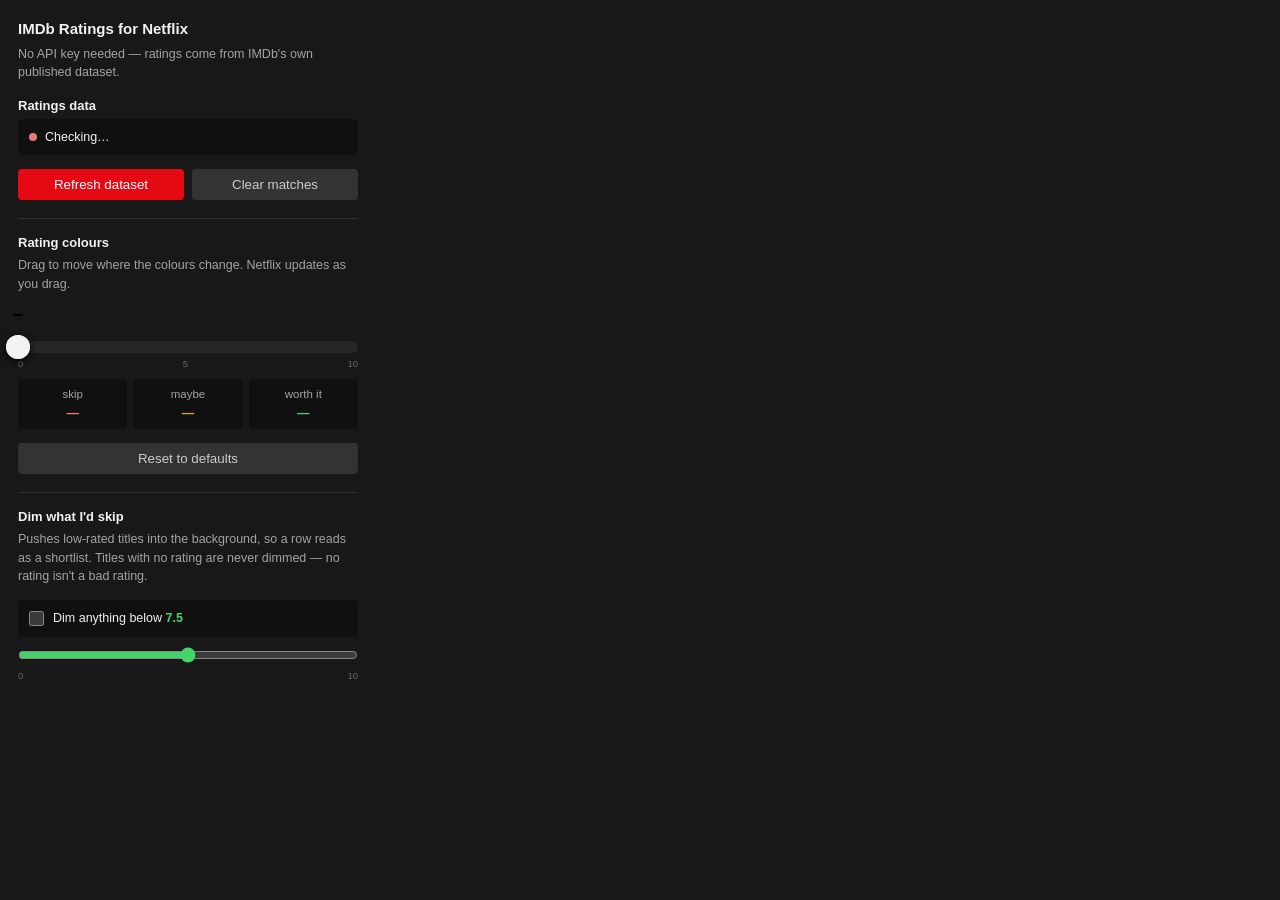
==== options.html @ f7bcb595 "Add the dim filter, and a way to correct a wrong match Two features that together move the extension" ====
<!doctype html>
<html lang="en">
<head>
  <meta charset="utf-8">
  <title>IMDb Ratings for Netflix — Settings</title>
  <style>
    :root { color-scheme: dark; --red: #e87c78; --amber: #e5a00d; --green: #46d369; }
    body {
      width: 340px; margin: 0; padding: 18px;
      background: #181818; color: #f2f2f2;
      font: 14px/1.5 -apple-system, BlinkMacSystemFont, "Segoe UI", Helvetica, Arial, sans-serif;
    }
    h1 { margin: 0 0 4px; font-size: 15px; }
    h2 { margin: 0 0 3px; font-size: 13px; }
    p  { margin: 0 0 14px; color: #a3a3a3; font-size: 12.5px; }
    hr { margin: 18px 0 14px; border: 0; border-top: 1px solid #2e2e2e; }

    .row { display: flex; gap: 8px; margin-top: 14px; }
    button {
      flex: 1; padding: 8px 10px; border: 0; border-radius: 4px;
      background: #e50914; color: #fff; font: 600 13px/1 inherit; cursor: pointer;
    }
    button.secondary { background: #333; color: #ccc; }
    button:hover { filter: brightness(1.1); }
    button:disabled { opacity: .5; cursor: default; filter: none; }

    .state {
      display: flex; align-items: center; gap: 8px;
      padding: 9px 11px; border-radius: 4px; background: #101010; font-size: 12.5px;
    }
    .dot { width: 8px; height: 8px; border-radius: 50%; background: #8c8c8c; flex: none; }
    .state[data-ok="yes"]  .dot { background: var(--green); }
    .state[data-ok="busy"] .dot { background: var(--amber); }
    .state[data-ok="no"]   .dot { background: var(--red); }

    /* --- the band control ------------------------------------------------
       The setting is "where do you cut a 0-10 line into three", so the
       control is that line. Dragging a boundary is the whole interaction. */
    .scale { position: relative; height: 62px; margin: 22px 0 2px; touch-action: none; }
    .track {
      position: absolute; top: 26px; left: 0; right: 0; height: 12px;
      border-radius: 6px; overflow: hidden; background: #262626;
    }
    .band { position: absolute; top: 0; bottom: 0; }
    .band.low   { background: var(--red); }
    .band.mid   { background: var(--amber); }
    .band.high  { background: var(--green); }

    .handle {
      position: absolute; top: 20px; width: 24px; height: 24px; padding: 0;
      margin-left: -12px; border-radius: 50%;
      background: #f2f2f2; box-shadow: 0 2px 6px rgba(0,0,0,.55);
      cursor: grab; flex: none;
    }
    .handle:active { cursor: grabbing; }
    .handle:focus-visible { outline: 2px solid #7ab8ff; outline-offset: 2px; }
    .handle::after {
      content: attr(data-value);
      position: absolute; left: 50%; transform: translateX(-50%);
      top: -21px; padding: 1px 5px; border-radius: 3px;
      background: #000; color: #f2f2f2;
      font: 700 11px/1.5 inherit; font-variant-numeric: tabular-nums;
    }

    .ticks {
      position: absolute; top: 42px; left: 0; right: 0;
      display: flex; justify-content: space-between;
      font-size: 9.5px; color: #6b6b6b; font-variant-numeric: tabular-nums;
    }

    .legend { display: flex; gap: 6px; }
    .legend div {
      flex: 1; padding: 7px 8px; border-radius: 4px; background: #101010;
      font-size: 11.5px; color: #a3a3a3; text-align: center;
    }
    .legend b { display: block; font-size: 12.5px; font-variant-numeric: tabular-nums; }
    .legend .l b { color: var(--red); }
    .legend .m b { color: var(--amber); }
    .legend .h b { color: var(--green); }

    .switch {
      display: flex; align-items: center; gap: 9px;
      padding: 9px 11px; border-radius: 4px; background: #101010;
      font-size: 12.5px; cursor: pointer; user-select: none;
    }
    .switch input { width: 15px; height: 15px; margin: 0; accent-color: #e50914; cursor: pointer; }
    .switch b { color: var(--green); font-variant-numeric: tabular-nums; }

    .filter-min { margin-top: 10px; opacity: 1; transition: opacity .15s ease; }
    .filter-min[data-off="yes"] { opacity: .35; pointer-events: none; }
    .filter-min input[type="range"] {
      width: 100%; margin: 0; accent-color: #46d369; cursor: pointer;
    }
    .filter-min .ends {
      display: flex; justify-content: space-between;
      font-size: 9.5px; color: #6b6b6b; font-variant-numeric: tabular-nums;
    }

    #status { margin-top: 12px; min-height: 18px; font-size: 12.5px; color: var(--green); }
    #status[data-kind="error"] { color: var(--red); }
  </style>
</head>
<body>
  <h1>IMDb Ratings for Netflix</h1>
  <p>No API key needed — ratings come from IMDb's own published dataset.</p>

  <h2>Ratings data</h2>
  <div class="state" id="dataState" data-ok="no">
    <span class="dot"></span><span id="dataText">Checking…</span>
  </div>
  <div class="row">
    <button id="refresh">Refresh dataset</button>
    <button id="clearTitles" class="secondary">Clear matches</button>
  </div>

  <hr>

  <h2>Rating colours</h2>
  <p>Drag to move where the colours change. Netflix updates as you drag.</p>

  <div class="scale" id="scale">
    <div class="track">
      <div class="band low"  id="bandLow"></div>
      <div class="band mid"  id="bandMid"></div>
      <div class="band high" id="bandHigh"></div>
    </div>
    <div class="ticks"><span>0</span><span>5</span><span>10</span></div>
    <button class="handle" id="handleMid"  role="slider" aria-label="Where red becomes amber"
            aria-valuemin="0" aria-valuemax="10"></button>
    <button class="handle" id="handleHigh" role="slider" aria-label="Where amber becomes green"
            aria-valuemin="0" aria-valuemax="10"></button>
  </div>

  <div class="legend">
    <div class="l">skip<b id="lblLow">—</b></div>
    <div class="m">maybe<b id="lblMid">—</b></div>
    <div class="h">worth it<b id="lblHigh">—</b></div>
  </div>

  <div class="row">
    <button id="resetTiers" class="secondary">Reset to defaults</button>
  </div>

  <hr>

  <h2>Dim what I'd skip</h2>
  <p>Pushes low-rated titles into the background, so a row reads as a shortlist.
     Titles with no rating are never dimmed — no rating isn't a bad rating.</p>

  <label class="switch" for="filterEnabled">
    <input type="checkbox" id="filterEnabled">
    <span>Dim anything below <b id="filterMinLabel">7.5</b></span>
  </label>

  <div class="filter-min" id="filterMinWrap">
    <input type="range" id="filterMin" min="0" max="10" step="0.1">
    <div class="ends"><span>0</span><span>10</span></div>
  </div>

  <div id="status" role="status"></div>

  <script src="defaults.js"></script>
  <script src="options.js"></script>
</body>
</html>
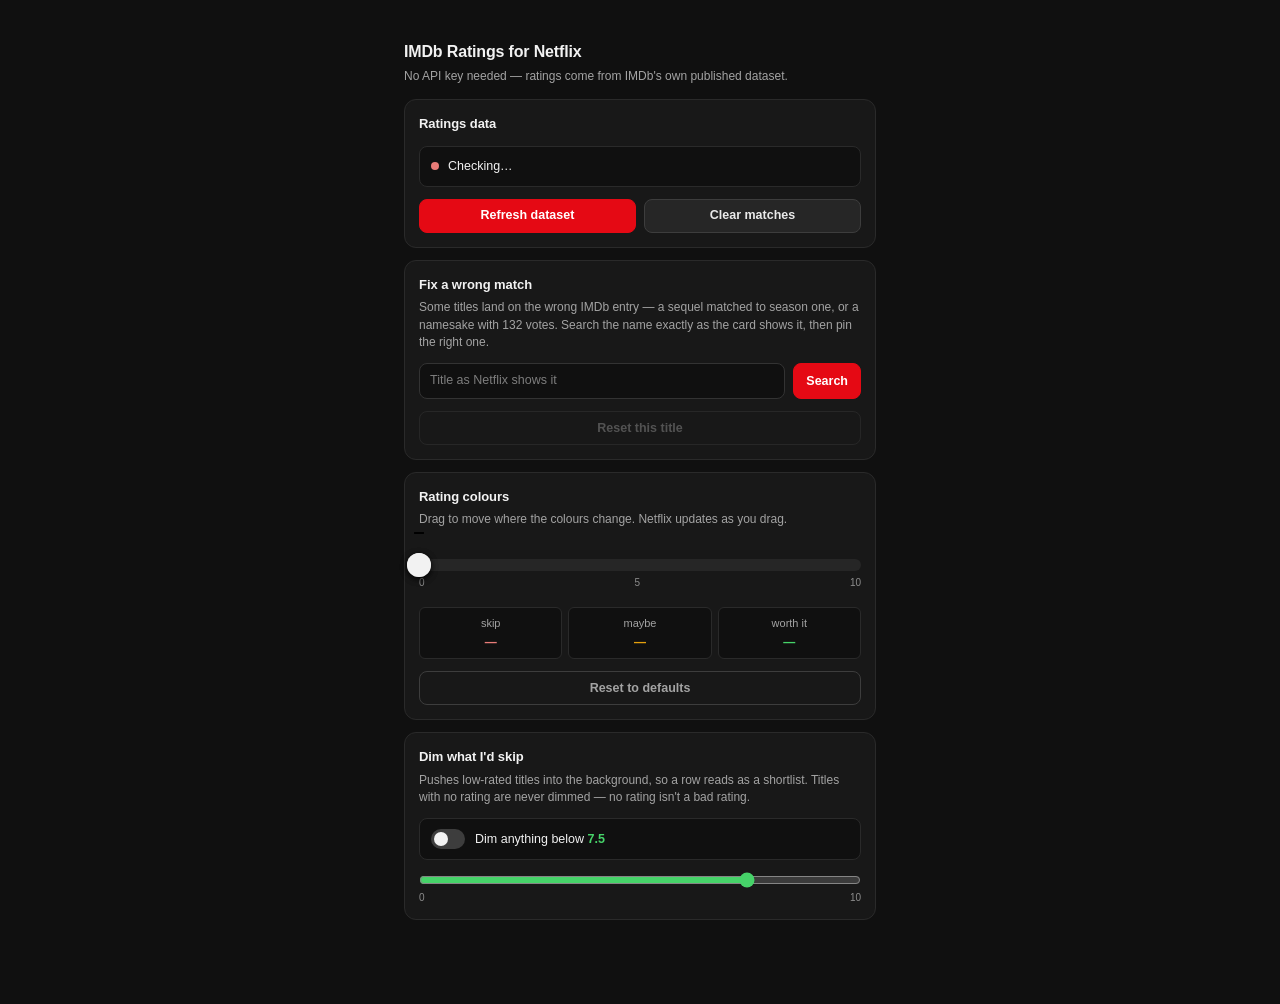
==== commit 2b99cc4d: "Add a fix-a-wrong-match flow, rework the settings page, add a landing site Roughly 6% of titles reso" ====
--- a/options.html
+++ b/options.html
@@ -4,42 +4,238 @@
   <meta charset="utf-8">
   <title>IMDb Ratings for Netflix — Settings</title>
   <style>
-    :root { color-scheme: dark; --red: #e87c78; --amber: #e5a00d; --green: #46d369; }
+    /* One palette, defined once. These are the product's colours: the same
+       three tiers the badges use on Netflix, so a threshold set here looks
+       like the thing it controls. */
+    :root {
+      color-scheme: dark;
+
+      --green: #46d369;
+      --amber: #e5a00d;
+      --red: #e87c78;
+      --netflix: #e50914;
+
+      --bg: #101010;
+      --card: #181818;
+      --sunken: #101010;
+      --line: #2a2a2a;
+      --line-hi: #3d3d3d;
+
+      --text: #f2f2f2;
+      --text-2: #a3a3a3;  /* 7.0:1 on --card — AA at any size */
+      --text-3: #8c8c8c;  /* 5.3:1 — the floor for anything with words in it */
+
+      --focus: #7ab8ff;
+
+      --r-1: 6px;
+      --r-2: 8px;
+      --r-3: 12px;
+    }
+
+    * { box-sizing: border-box; }
+
+    /* Several components below set display on elements that JS also toggles
+       with .hidden, and a component's own display would otherwise win. */
+    [hidden] { display: none !important; }
+
     body {
-      width: 340px; margin: 0; padding: 18px;
-      background: #181818; color: #f2f2f2;
-      font: 14px/1.5 -apple-system, BlinkMacSystemFont, "Segoe UI", Helvetica, Arial, sans-serif;
-    }
-    h1 { margin: 0 0 4px; font-size: 15px; }
-    h2 { margin: 0 0 3px; font-size: 13px; }
-    p  { margin: 0 0 14px; color: #a3a3a3; font-size: 12.5px; }
-    hr { margin: 18px 0 14px; border: 0; border-top: 1px solid #2e2e2e; }
-
-    .row { display: flex; gap: 8px; margin-top: 14px; }
-    button {
-      flex: 1; padding: 8px 10px; border: 0; border-radius: 4px;
-      background: #e50914; color: #fff; font: 600 13px/1 inherit; cursor: pointer;
-    }
-    button.secondary { background: #333; color: #ccc; }
-    button:hover { filter: brightness(1.1); }
-    button:disabled { opacity: .5; cursor: default; filter: none; }
-
+      width: 340px;
+      margin: 0 auto;
+      /* Bottom padding is the toast's landing strip: it is fixed to the
+         viewport, so without this it would sit on top of the last control. */
+      padding: 16px 14px 58px;
+      background: var(--bg);
+      color: var(--text);
+      font-family: -apple-system, BlinkMacSystemFont, "Segoe UI", Helvetica, Arial, sans-serif;
+      font-size: 13px;
+      line-height: 1.5;
+      -webkit-font-smoothing: antialiased;
+    }
+
+    /* From the toolbar icon the viewport *is* the popup, ~340px wide. Opened
+       as the full options page it is a whole tab, where a 340px column
+       stranded in the top-left corner reads as broken rather than compact. */
+    @media (min-width: 560px) {
+      body { width: 520px; padding: 40px 24px 84px; }
+      .page-head { margin-bottom: 20px; }
+      .stack { gap: 14px; }
+      .card { padding: 18px; }
+      h1 { font-size: 19px; }
+    }
+
+    h1 {
+      margin: 0;
+      font-size: 16px;
+      font-weight: 600;
+      letter-spacing: -0.01em;
+    }
+    h2 {
+      margin: 0;
+      font-size: 13px;
+      font-weight: 600;
+      letter-spacing: -0.005em;
+    }
+    .lede, .hint {
+      color: var(--text-2);
+      font-size: 12px;
+      line-height: 1.45;
+    }
+
+    .page-head { margin: 0 0 14px; }
+    .page-head .lede { margin: 4px 0 0; }
+
+    .sr-only {
+      position: absolute; width: 1px; height: 1px;
+      margin: -1px; padding: 0; overflow: hidden;
+      clip-path: inset(50%); white-space: nowrap; border: 0;
+    }
+
+    /* --- sections ---------------------------------------------------------
+       Each setting is its own card. The previous <hr>s drew a line between
+       two piles of text; a card gives the heading, the explanation and the
+       control one visible boundary, so the eye can skip a whole setting. */
+    .stack { display: flex; flex-direction: column; gap: 12px; }
+
+    .card {
+      padding: 14px;
+      background: var(--card);
+      border: 1px solid var(--line);
+      border-radius: var(--r-3);
+    }
+    /* One spacing rhythm for every card: 12px between blocks, 5px between a
+       heading and the sentence that belongs to it. */
+    .card > * { margin: 0; }
+    .card > * + * { margin-top: 12px; }
+    .card > h2 + .hint { margin-top: 5px; }
+
+    /* --- buttons ----------------------------------------------------------- */
+    .btn {
+      appearance: none;
+      display: inline-flex; align-items: center; justify-content: center;
+      min-height: 34px; padding: 0 12px;
+      border: 1px solid var(--line-hi); border-radius: var(--r-2);
+      background: #262626; color: #eaeaea;
+      font-family: inherit; font-size: 12.5px; font-weight: 600; line-height: 1;
+      cursor: pointer;
+      transition: background-color .12s ease, border-color .12s ease, transform .06s ease;
+    }
+    .btn:hover:not(:disabled) { background: #303030; border-color: #4d4d4d; }
+    .btn:active:not(:disabled) { background: #212121; transform: translateY(1px); }
+    .btn:focus-visible { outline: 2px solid var(--focus); outline-offset: 2px; }
+    .btn:disabled { opacity: .42; cursor: not-allowed; }
+
+    /* Netflix red is reserved for the one action a section exists to perform. */
+    .btn.primary { background: var(--netflix); border-color: var(--netflix); color: #fff; }
+    .btn.primary:hover:not(:disabled) { background: #f6121d; border-color: #f6121d; }
+    .btn.primary:active:not(:disabled) { background: #c20811; border-color: #c20811; }
+
+    .btn.quiet { background: transparent; border-color: var(--line-hi); color: var(--text-2); }
+    .btn.quiet:hover:not(:disabled) { background: #212121; color: var(--text); }
+    .btn.quiet:active:not(:disabled) { background: #1a1a1a; }
+
+    .row { display: flex; gap: 8px; }
+    .row > .btn { flex: 1; }
+
+    /* --- dataset status ---------------------------------------------------- */
     .state {
+      display: flex; align-items: center; gap: 9px;
+      padding: 10px 11px;
+      background: var(--sunken); border: 1px solid var(--line);
+      border-radius: var(--r-2);
+      font-size: 12.5px;
+    }
+    .dot { width: 8px; height: 8px; border-radius: 50%; background: var(--text-3); flex: none; }
+    .state[data-ok="yes"]  .dot { background: var(--green); }
+    .state[data-ok="busy"] .dot { background: var(--amber); animation: pulse 1.4s ease-in-out infinite; }
+    .state[data-ok="no"]   .dot { background: var(--red); }
+
+    @keyframes pulse { 50% { opacity: .3; } }
+    @keyframes spin { to { transform: rotate(360deg); } }
+
+    /* --- fixing a wrong match ---------------------------------------------- */
+    .find { display: flex; gap: 8px; }
+
+    .field {
+      flex: 1; min-width: 0;
+      padding: 8px 10px;
+      background: var(--sunken); color: var(--text);
+      border: 1px solid #333; border-radius: var(--r-2);
+      font-family: inherit; font-size: 12.5px; line-height: 1.4;
+      transition: border-color .12s ease;
+    }
+    .field::placeholder { color: #7d7d7d; }
+    .field:hover { border-color: #454545; }
+    .field:focus { outline: none; border-color: #5a5a5a; }
+    .field:focus-visible { outline: 2px solid var(--focus); outline-offset: 1px; }
+
+    .mstatus {
       display: flex; align-items: center; gap: 8px;
-      padding: 9px 11px; border-radius: 4px; background: #101010; font-size: 12.5px;
-    }
-    .dot { width: 8px; height: 8px; border-radius: 50%; background: #8c8c8c; flex: none; }
-    .state[data-ok="yes"]  .dot { background: var(--green); }
-    .state[data-ok="busy"] .dot { background: var(--amber); }
-    .state[data-ok="no"]   .dot { background: var(--red); }
+      font-size: 12px; line-height: 1.4; color: var(--text-2);
+    }
+    .mstatus[data-kind="error"] { color: var(--red); }
+    .mstatus[data-kind="ok"]    { color: var(--green); }
+    .mstatus[data-kind="busy"]::before {
+      content: ""; flex: none;
+      width: 12px; height: 12px; border-radius: 50%;
+      border: 2px solid #3a3a3a; border-top-color: var(--text);
+      animation: spin .7s linear infinite;
+    }
+
+    .cands { list-style: none; margin: 0; padding: 0; display: flex; flex-direction: column; gap: 6px; }
+
+    .cand {
+      display: flex; align-items: center; gap: 10px; width: 100%;
+      padding: 8px 10px;
+      background: var(--sunken); color: var(--text);
+      border: 1px solid var(--line); border-radius: var(--r-2);
+      font-family: inherit; font-size: 12.5px; text-align: left;
+      cursor: pointer;
+      transition: background-color .12s ease, border-color .12s ease;
+    }
+    .cand:hover:not(:disabled) { background: #1d1d1d; border-color: var(--line-hi); }
+    .cand:active:not(:disabled) { background: #161616; }
+    .cand:focus-visible { outline: 2px solid var(--focus); outline-offset: 2px; }
+    .cand:disabled { cursor: default; opacity: .55; }
+    .cand[aria-pressed="true"] {
+      border-color: var(--green);
+      background: rgba(70, 211, 105, .09);
+      opacity: 1;
+    }
+
+    .cand-main { flex: 1; min-width: 0; }
+    .cand-title { display: block; font-weight: 600; line-height: 1.3; }
+    .cand-sub { display: block; margin-top: 1px; font-size: 11px; color: var(--text-3); }
+    .cand-sub .pin { color: var(--green); font-weight: 600; }
+
+    .cand-score { flex: none; text-align: right; }
+    .cand-rating {
+      display: block;
+      font-size: 13px; font-weight: 700; font-variant-numeric: tabular-nums;
+      color: var(--text-3);
+    }
+    .cand-rating[data-tier="high"] { color: var(--green); }
+    .cand-rating[data-tier="mid"]  { color: var(--amber); }
+    .cand-rating[data-tier="low"]  { color: var(--red); }
+    .cand-votes {
+      display: block;
+      font-size: 10.5px; color: var(--text-3);
+      font-variant-numeric: tabular-nums; white-space: nowrap;
+    }
+    /* The same dashed-amber tell the badge uses on Netflix for a rating built
+       on too few votes — here it is usually the sign of a wrong entry. */
+    .cand-votes[data-thin="yes"] {
+      color: var(--amber);
+      border-bottom: 1px dashed currentColor;
+    }
 
     /* --- the band control ------------------------------------------------
        The setting is "where do you cut a 0-10 line into three", so the
        control is that line. Dragging a boundary is the whole interaction. */
-    .scale { position: relative; height: 62px; margin: 22px 0 2px; touch-action: none; }
+    .scale { position: relative; height: 62px; margin: 4px 0 0; touch-action: none; }
     .track {
       position: absolute; top: 26px; left: 0; right: 0; height: 12px;
       border-radius: 6px; overflow: hidden; background: #262626;
+      cursor: pointer;
     }
     .band { position: absolute; top: 0; bottom: 0; }
     .band.low   { background: var(--red); }
@@ -48,114 +244,211 @@
 
     .handle {
       position: absolute; top: 20px; width: 24px; height: 24px; padding: 0;
-      margin-left: -12px; border-radius: 50%;
+      margin-left: -12px; border: 0; border-radius: 50%;
       background: #f2f2f2; box-shadow: 0 2px 6px rgba(0,0,0,.55);
       cursor: grab; flex: none;
-    }
-    .handle:active { cursor: grabbing; }
-    .handle:focus-visible { outline: 2px solid #7ab8ff; outline-offset: 2px; }
+      transition: box-shadow .12s ease;
+    }
+    .handle:hover { box-shadow: 0 0 0 6px rgba(242,242,242,.10), 0 2px 6px rgba(0,0,0,.55); }
+    .handle:active { cursor: grabbing; box-shadow: 0 0 0 8px rgba(242,242,242,.14), 0 2px 6px rgba(0,0,0,.55); }
+    .handle:focus-visible { outline: 2px solid var(--focus); outline-offset: 3px; }
     .handle::after {
       content: attr(data-value);
       position: absolute; left: 50%; transform: translateX(-50%);
       top: -21px; padding: 1px 5px; border-radius: 3px;
-      background: #000; color: #f2f2f2;
-      font: 700 11px/1.5 inherit; font-variant-numeric: tabular-nums;
+      background: #000; color: var(--text);
+      font-family: inherit; font-size: 11px; font-weight: 700; line-height: 1.5;
+      font-variant-numeric: tabular-nums;
     }
 
     .ticks {
       position: absolute; top: 42px; left: 0; right: 0;
       display: flex; justify-content: space-between;
-      font-size: 9.5px; color: #6b6b6b; font-variant-numeric: tabular-nums;
+      font-size: 10px; color: var(--text-3); font-variant-numeric: tabular-nums;
     }
 
     .legend { display: flex; gap: 6px; }
     .legend div {
-      flex: 1; padding: 7px 8px; border-radius: 4px; background: #101010;
-      font-size: 11.5px; color: #a3a3a3; text-align: center;
-    }
-    .legend b { display: block; font-size: 12.5px; font-variant-numeric: tabular-nums; }
+      flex: 1; padding: 7px 6px;
+      background: var(--sunken); border: 1px solid var(--line);
+      border-radius: var(--r-1);
+      font-size: 11px; color: var(--text-2); text-align: center;
+    }
+    .legend b { display: block; margin-top: 2px; font-size: 12px; font-variant-numeric: tabular-nums; }
     .legend .l b { color: var(--red); }
     .legend .m b { color: var(--amber); }
     .legend .h b { color: var(--green); }
 
+    /* --- the dim filter ---------------------------------------------------- */
     .switch {
-      display: flex; align-items: center; gap: 9px;
-      padding: 9px 11px; border-radius: 4px; background: #101010;
+      display: flex; align-items: center; gap: 10px;
+      padding: 10px 11px;
+      background: var(--sunken); border: 1px solid var(--line);
+      border-radius: var(--r-2);
       font-size: 12.5px; cursor: pointer; user-select: none;
-    }
-    .switch input { width: 15px; height: 15px; margin: 0; accent-color: #e50914; cursor: pointer; }
+      transition: border-color .12s ease;
+    }
+    .switch:hover { border-color: var(--line-hi); }
+    /* The checkbox keeps every bit of its native behaviour — click, space,
+       label association — and only hands its appearance to the span next to
+       it, which can be drawn as the on/off object it actually is. */
+    .switch input { position: absolute; width: 1px; height: 1px; margin: 0; opacity: 0; }
+    .toggle {
+      position: relative; flex: none;
+      width: 34px; height: 20px; border-radius: 999px;
+      background: #3d3d3d;
+      transition: background-color .15s ease;
+    }
+    .toggle::after {
+      content: ""; position: absolute; top: 3px; left: 3px;
+      width: 14px; height: 14px; border-radius: 50%;
+      background: #f2f2f2;
+      transition: transform .15s ease, background-color .15s ease;
+    }
+    .switch input:checked + .toggle { background: var(--green); }
+    .switch input:checked + .toggle::after { transform: translateX(14px); background: #0b0b0b; }
+    .switch input:focus-visible + .toggle { outline: 2px solid var(--focus); outline-offset: 2px; }
     .switch b { color: var(--green); font-variant-numeric: tabular-nums; }
 
-    .filter-min { margin-top: 10px; opacity: 1; transition: opacity .15s ease; }
-    .filter-min[data-off="yes"] { opacity: .35; pointer-events: none; }
+    .filter-min { transition: opacity .15s ease; }
+    .filter-min[data-off="yes"] { opacity: .4; }
     .filter-min input[type="range"] {
-      width: 100%; margin: 0; accent-color: #46d369; cursor: pointer;
-    }
+      display: block; width: 100%; margin: 0;
+      accent-color: var(--green); cursor: pointer;
+    }
+    .filter-min input[type="range"]:focus-visible { outline: 2px solid var(--focus); outline-offset: 4px; }
+    .filter-min input[type="range"]:disabled { cursor: not-allowed; }
     .filter-min .ends {
       display: flex; justify-content: space-between;
-      font-size: 9.5px; color: #6b6b6b; font-variant-numeric: tabular-nums;
-    }
-
-    #status { margin-top: 12px; min-height: 18px; font-size: 12.5px; color: var(--green); }
+      margin-top: 2px;
+      font-size: 10px; color: var(--text-3); font-variant-numeric: tabular-nums;
+    }
+
+    /* --- the confirmation toast --------------------------------------------
+       Pinned to the viewport rather than sitting in the flow, so a message
+       that lasts two seconds never reflows the page under the cursor. */
+    #status {
+      position: fixed; left: 50%; bottom: 14px;
+      transform: translateX(-50%);
+      max-width: calc(100% - 28px);
+      padding: 8px 13px; border-radius: 999px;
+      background: #000; border: 1px solid #2f2f2f;
+      box-shadow: 0 6px 20px rgba(0,0,0,.6);
+      color: var(--green); font-size: 12px; font-weight: 600;
+      pointer-events: none;
+      transition: opacity .18s ease, transform .18s ease;
+    }
+    #status:empty { opacity: 0; transform: translate(-50%, 8px); }
     #status[data-kind="error"] { color: var(--red); }
+
+    /* Nothing here needs motion to be understood, so an OS-level request for
+       less of it removes all of it — including the two spinners, which say
+       nothing their accompanying text doesn't. */
+    @media (prefers-reduced-motion: reduce) {
+      *, *::before, *::after {
+        animation-duration: .001ms !important;
+        animation-iteration-count: 1 !important;
+        transition-duration: .001ms !important;
+      }
+      .state[data-ok="busy"] .dot { opacity: 1; }
+      .mstatus[data-kind="busy"]::before { display: none; }
+      .btn:active:not(:disabled) { transform: none; }
+    }
   </style>
 </head>
 <body>
-  <h1>IMDb Ratings for Netflix</h1>
-  <p>No API key needed — ratings come from IMDb's own published dataset.</p>
-
-  <h2>Ratings data</h2>
-  <div class="state" id="dataState" data-ok="no">
-    <span class="dot"></span><span id="dataText">Checking…</span>
-  </div>
-  <div class="row">
-    <button id="refresh">Refresh dataset</button>
-    <button id="clearTitles" class="secondary">Clear matches</button>
-  </div>
-
-  <hr>
-
-  <h2>Rating colours</h2>
-  <p>Drag to move where the colours change. Netflix updates as you drag.</p>
-
-  <div class="scale" id="scale">
-    <div class="track">
-      <div class="band low"  id="bandLow"></div>
-      <div class="band mid"  id="bandMid"></div>
-      <div class="band high" id="bandHigh"></div>
-    </div>
-    <div class="ticks"><span>0</span><span>5</span><span>10</span></div>
-    <button class="handle" id="handleMid"  role="slider" aria-label="Where red becomes amber"
-            aria-valuemin="0" aria-valuemax="10"></button>
-    <button class="handle" id="handleHigh" role="slider" aria-label="Where amber becomes green"
-            aria-valuemin="0" aria-valuemax="10"></button>
-  </div>
-
-  <div class="legend">
-    <div class="l">skip<b id="lblLow">—</b></div>
-    <div class="m">maybe<b id="lblMid">—</b></div>
-    <div class="h">worth it<b id="lblHigh">—</b></div>
-  </div>
-
-  <div class="row">
-    <button id="resetTiers" class="secondary">Reset to defaults</button>
-  </div>
-
-  <hr>
-
-  <h2>Dim what I'd skip</h2>
-  <p>Pushes low-rated titles into the background, so a row reads as a shortlist.
-     Titles with no rating are never dimmed — no rating isn't a bad rating.</p>
-
-  <label class="switch" for="filterEnabled">
-    <input type="checkbox" id="filterEnabled">
-    <span>Dim anything below <b id="filterMinLabel">7.5</b></span>
-  </label>
-
-  <div class="filter-min" id="filterMinWrap">
-    <input type="range" id="filterMin" min="0" max="10" step="0.1">
-    <div class="ends"><span>0</span><span>10</span></div>
-  </div>
+  <header class="page-head">
+    <h1>IMDb Ratings for Netflix</h1>
+    <p class="lede">No API key needed — ratings come from IMDb's own published dataset.</p>
+  </header>
+
+  <main class="stack">
+
+    <section class="card" aria-labelledby="h-data">
+      <h2 id="h-data">Ratings data</h2>
+      <div class="state" id="dataState" data-ok="no">
+        <span class="dot" aria-hidden="true"></span><span id="dataText">Checking…</span>
+      </div>
+      <div class="row">
+        <button id="refresh" type="button" class="btn primary">Refresh dataset</button>
+        <button id="clearTitles" type="button" class="btn">Clear matches</button>
+      </div>
+    </section>
+
+    <section class="card" aria-labelledby="h-match">
+      <h2 id="h-match">Fix a wrong match</h2>
+      <p class="hint" id="matchHint">Some titles land on the wrong IMDb entry — a sequel matched to
+        season one, or a namesake with 132 votes. Search the name exactly as the card shows it,
+        then pin the right one.</p>
+
+      <form class="find" id="matchForm">
+        <label class="sr-only" for="matchTitle">Netflix title</label>
+        <input class="field" id="matchTitle" type="text" placeholder="Title as Netflix shows it"
+               autocomplete="off" autocapitalize="off" spellcheck="false"
+               aria-describedby="matchHint">
+        <button id="matchSearch" type="submit" class="btn primary">Search</button>
+      </form>
+
+      <p class="mstatus" id="matchStatus" role="status" hidden></p>
+      <ul class="cands" id="matchList" hidden></ul>
+
+      <div class="row">
+        <button id="matchRetry" type="button" class="btn" hidden>Try again</button>
+        <button id="matchReset" type="button" class="btn quiet" disabled>Reset this title</button>
+      </div>
+    </section>
+
+    <section class="card" aria-labelledby="h-colours">
+      <h2 id="h-colours">Rating colours</h2>
+      <p class="hint">Drag to move where the colours change. Netflix updates as you drag.</p>
+
+      <div class="scale" id="scale" role="group" aria-label="Colour thresholds">
+        <div class="track">
+          <div class="band low"  id="bandLow"></div>
+          <div class="band mid"  id="bandMid"></div>
+          <div class="band high" id="bandHigh"></div>
+        </div>
+        <div class="ticks" aria-hidden="true"><span>0</span><span>5</span><span>10</span></div>
+        <button class="handle" id="handleMid" type="button" role="slider"
+                aria-label="Where red becomes amber"
+                aria-valuemin="0" aria-valuemax="10"></button>
+        <button class="handle" id="handleHigh" type="button" role="slider"
+                aria-label="Where amber becomes green"
+                aria-valuemin="0" aria-valuemax="10"></button>
+      </div>
+
+      <div class="legend">
+        <div class="l">skip<b id="lblLow">—</b></div>
+        <div class="m">maybe<b id="lblMid">—</b></div>
+        <div class="h">worth it<b id="lblHigh">—</b></div>
+      </div>
+
+      <div class="row">
+        <button id="resetTiers" type="button" class="btn quiet">Reset to defaults</button>
+      </div>
+    </section>
+
+    <section class="card" aria-labelledby="h-dim">
+      <h2 id="h-dim">Dim what I'd skip</h2>
+      <p class="hint">Pushes low-rated titles into the background, so a row reads as a shortlist.
+        Titles with no rating are never dimmed — no rating isn't a bad rating.</p>
+
+      <label class="switch" for="filterEnabled">
+        <input type="checkbox" id="filterEnabled" role="switch">
+        <span class="toggle" aria-hidden="true"></span>
+        <span>Dim anything below <b id="filterMinLabel">7.5</b></span>
+      </label>
+
+      <div class="filter-min" id="filterMinWrap">
+        <label class="sr-only" for="filterMin">Dim below this rating</label>
+        <!-- Matches the label's printed default, so the two don't disagree for
+             the frame before the saved value loads. -->
+        <input type="range" id="filterMin" min="0" max="10" step="0.1" value="7.5">
+        <div class="ends" aria-hidden="true"><span>0</span><span>10</span></div>
+      </div>
+    </section>
+
+  </main>
 
   <div id="status" role="status"></div>
 
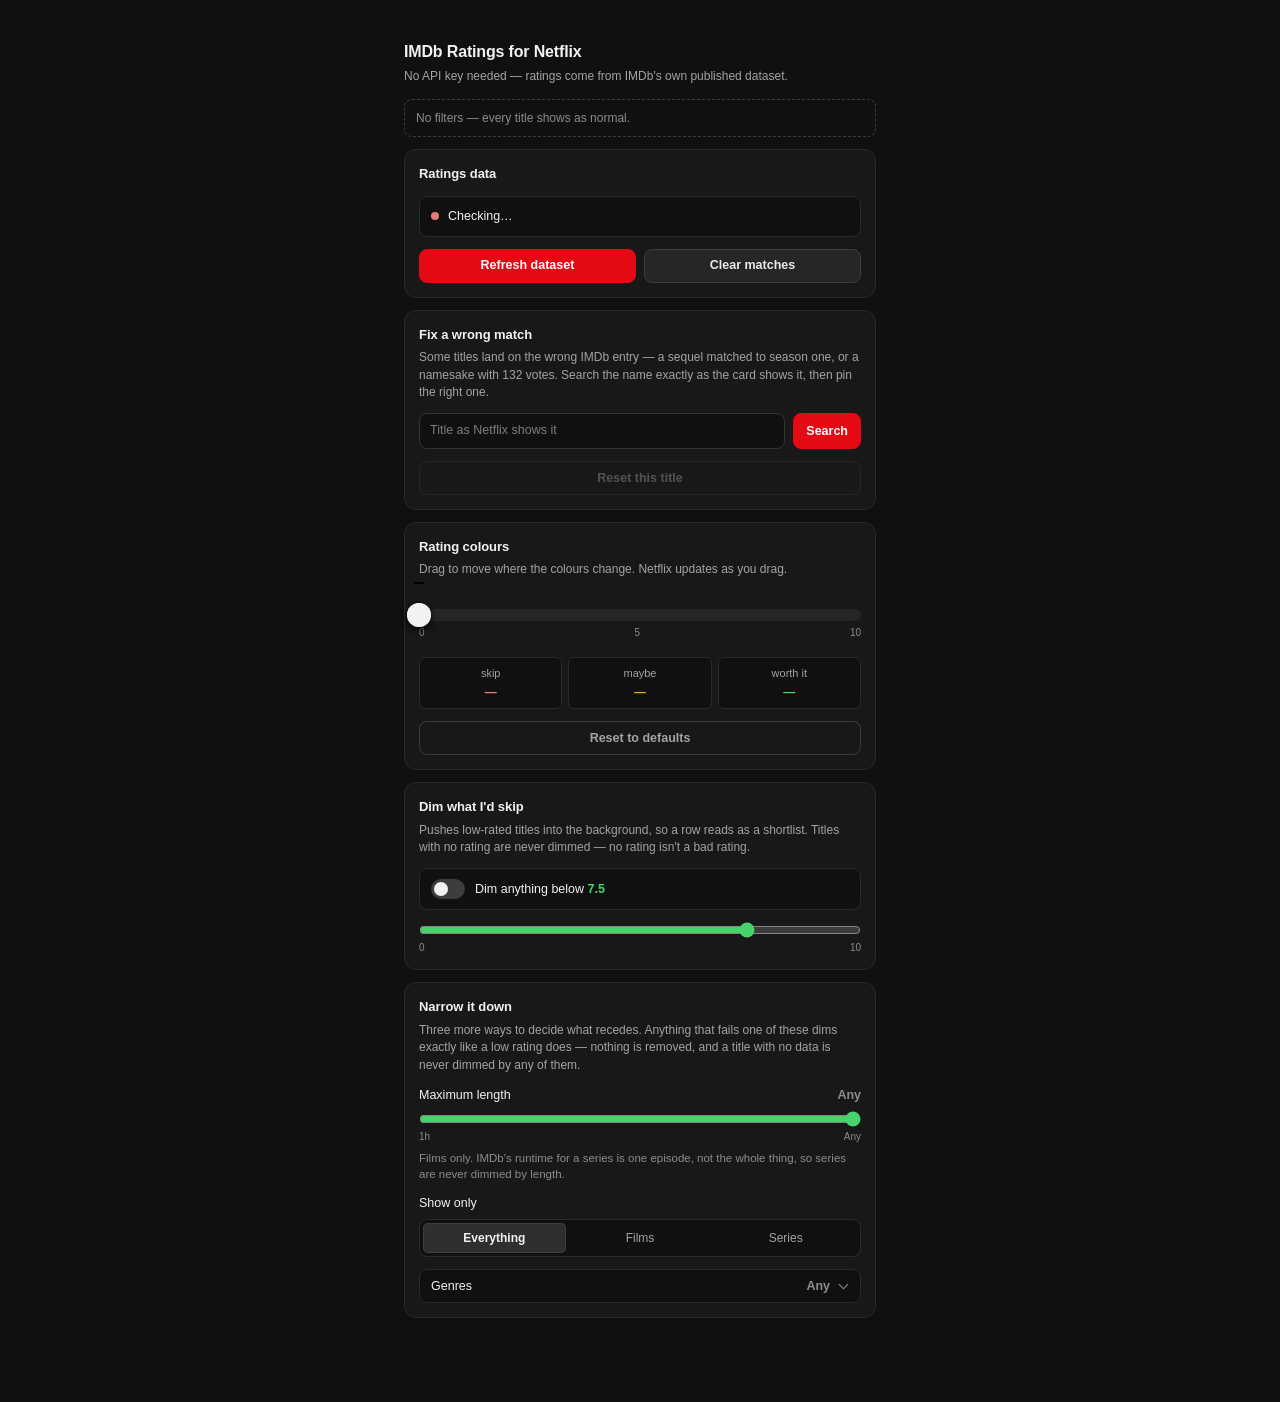
==== commit c57f6181: "Add a hidden-genre picker and filter controls; record paid-tier candidates Netflix organises its cat" ====
--- a/options.html
+++ b/options.html
@@ -61,6 +61,10 @@
       .stack { gap: 14px; }
       .card { padding: 18px; }
       h1 { font-size: 19px; }
+      /* Every genre fits without a scroller at this width, and a scroller
+         inside a page that isn't scrolling reads as a bug. */
+      .chips { max-height: none; }
+      .summary { margin-bottom: 14px; padding: 11px 13px; }
     }
 
     h1 {
@@ -312,17 +316,167 @@
 
     .filter-min { transition: opacity .15s ease; }
     .filter-min[data-off="yes"] { opacity: .4; }
-    .filter-min input[type="range"] {
+
+    /* Shared by both sliders on the page — the dim threshold and the runtime
+       maximum — so the two look like the same control doing different jobs. */
+    .rng {
       display: block; width: 100%; margin: 0;
       accent-color: var(--green); cursor: pointer;
     }
-    .filter-min input[type="range"]:focus-visible { outline: 2px solid var(--focus); outline-offset: 4px; }
-    .filter-min input[type="range"]:disabled { cursor: not-allowed; }
-    .filter-min .ends {
+    .rng:focus-visible { outline: 2px solid var(--focus); outline-offset: 4px; }
+    .rng:disabled { cursor: not-allowed; }
+    .ends {
       display: flex; justify-content: space-between;
       margin-top: 2px;
       font-size: 10px; color: var(--text-3); font-variant-numeric: tabular-nums;
     }
+
+    /* --- narrowing filters -------------------------------------------------
+       Three controls in one card, each a labelled block with its value read
+       out on the right, so the card can be scanned down its right edge. */
+    .ctl { display: flex; flex-direction: column; gap: 6px; }
+    /* The card resets margins on its own children only, and these are a level
+       deeper — without this a <p> here would keep its default 1em. */
+    .ctl > * { margin: 0; }
+    .ctl-head {
+      display: flex; align-items: baseline; justify-content: space-between; gap: 10px;
+      font-size: 12.5px;
+    }
+    .ctl-head label { cursor: pointer; }
+    .ctl-head b { font-variant-numeric: tabular-nums; color: var(--green); }
+    /* A filter that isn't filtering shouldn't wear the colour that means it is. */
+    .ctl-head b[data-on="no"] { color: var(--text-3); font-weight: 600; }
+
+    .note { font-size: 11.5px; line-height: 1.4; color: var(--text-3); }
+
+    /* --- the kind segmented control ---------------------------------------
+       Three exclusive options at 340px: a select would hide two of them
+       behind a click, and radios down the page would cost three lines.
+       Native radios keep arrow-key navigation and grouping for free. */
+    .seg {
+      display: flex; gap: 3px; padding: 3px;
+      background: var(--sunken); border: 1px solid var(--line);
+      border-radius: var(--r-2);
+    }
+    .seg label { position: relative; flex: 1; cursor: pointer; }
+    .seg input { position: absolute; width: 1px; height: 1px; margin: 0; opacity: 0; }
+    .seg span {
+      display: block; padding: 6px 4px;
+      border-radius: 5px;
+      font-size: 12px; color: var(--text-2); text-align: center;
+      transition: background-color .12s ease, color .12s ease;
+    }
+    .seg label:hover span { background: #212121; color: var(--text); }
+    .seg label:active span { background: #1a1a1a; }
+    /* Deliberately neutral rather than green: "Everything" is a selection too,
+       and colouring it would claim a filter is running when none is. */
+    .seg input:checked + span {
+      background: #2f2f2f; color: var(--text); font-weight: 600;
+      box-shadow: inset 0 0 0 1px var(--line-hi);
+    }
+    .seg input:focus-visible + span { outline: 2px solid var(--focus); outline-offset: 2px; }
+
+    /* --- the genre picker --------------------------------------------------
+       21 genres is four rows of checkboxes that would dominate the page for a
+       filter most people never touch. Collapsed, it costs one line and still
+       says what is selected; opened, the chips are dense enough to scan and
+       the closed state keeps all 21 out of the tab order. */
+    .disc-row { display: flex; gap: 8px; }
+
+    .disc {
+      appearance: none;
+      display: flex; align-items: center; gap: 10px;
+      flex: 1; min-width: 0;
+      padding: 9px 11px;
+      background: var(--sunken); color: var(--text);
+      border: 1px solid var(--line); border-radius: var(--r-2);
+      font-family: inherit; font-size: 12.5px; text-align: left;
+      cursor: pointer;
+      transition: border-color .12s ease, background-color .12s ease;
+    }
+    .disc:hover { background: #1d1d1d; border-color: var(--line-hi); }
+    .disc:active { background: #161616; }
+    .disc:focus-visible { outline: 2px solid var(--focus); outline-offset: 2px; }
+
+    .disc-value {
+      flex: 1; min-width: 0;
+      overflow: hidden; text-overflow: ellipsis; white-space: nowrap;
+      text-align: right; color: var(--text-3); font-weight: 600;
+    }
+    .disc-value[data-on="yes"] { color: var(--green); }
+
+    .chev {
+      flex: none; width: 7px; height: 7px;
+      margin: -3px 2px 0 0;
+      border-right: 1.5px solid var(--text-3); border-bottom: 1.5px solid var(--text-3);
+      transform: rotate(45deg);
+      transition: transform .15s ease;
+    }
+    .disc[aria-expanded="true"] .chev { margin-top: 2px; transform: rotate(-135deg); }
+
+    .chips {
+      display: flex; flex-wrap: wrap; gap: 5px;
+      max-height: 156px; overflow-y: auto; overscroll-behavior: contain;
+      /* Room for a focus ring that would otherwise be clipped by the scroller. */
+      padding: 3px;
+    }
+
+    .chip {
+      appearance: none;
+      padding: 5px 9px;
+      background: var(--sunken); color: var(--text-2);
+      border: 1px solid var(--line); border-radius: 999px;
+      font-family: inherit; font-size: 11.5px; line-height: 1.35;
+      cursor: pointer;
+      transition: background-color .12s ease, border-color .12s ease, color .12s ease;
+    }
+    .chip:hover { background: #1d1d1d; border-color: var(--line-hi); color: var(--text); }
+    .chip:active { background: #161616; }
+    .chip:focus-visible { outline: 2px solid var(--focus); outline-offset: 2px; }
+    /* Colour alone would leave a colour-blind user counting on the border, so
+       a selected chip also gains a tick and its weight. */
+    .chip[aria-pressed="true"] {
+      background: rgba(70, 211, 105, .12);
+      border-color: var(--green);
+      color: #d7f5e0; font-weight: 600;
+    }
+    .chip[aria-pressed="true"]::before { content: "✓ "; color: var(--green); }
+
+    /* --- the active-filter summary -----------------------------------------
+       Five filters is more than anyone will re-read on opening the popup, so
+       the top of the page answers "is anything hidden right now" before the
+       first card. Empty is the resting state and is drawn as one: dashed,
+       unfilled, quiet — nothing to act on. */
+    .summary {
+      display: flex; align-items: center; flex-wrap: wrap; gap: 8px;
+      margin: 0 0 12px; padding: 9px 11px;
+      border: 1px dashed var(--line-hi); border-radius: var(--r-2);
+      font-size: 12px;
+    }
+    .summary[data-active="yes"] {
+      background: var(--card);
+      border-style: solid; border-color: var(--line);
+    }
+    /* Clearing everything removes the button that was clicked, so focus is
+       parked here — where the text has just changed to say what happened. */
+    .summary:focus { outline: none; }
+    .summary:focus-visible { outline: 2px solid var(--focus); outline-offset: 2px; }
+
+    .summary-none { color: var(--text-3); }
+    .summary-body { flex: 1; min-width: 0; }
+
+    .pills { list-style: none; display: flex; flex-wrap: wrap; gap: 5px; margin: 0; padding: 0; }
+    .pill {
+      padding: 3px 8px; border-radius: 999px;
+      background: rgba(229, 160, 13, .12);
+      border: 1px solid rgba(229, 160, 13, .38);
+      color: var(--amber);
+      font-size: 11px; font-weight: 600; font-variant-numeric: tabular-nums;
+      white-space: nowrap;
+    }
+
+    .summary .btn { flex: none; min-height: 28px; padding: 0 10px; font-size: 11.5px; }
+
 
     /* --- the confirmation toast --------------------------------------------
        Pinned to the viewport rather than sitting in the flow, so a message
@@ -362,6 +516,18 @@
     <p class="lede">No API key needed — ratings come from IMDb's own published dataset.</p>
   </header>
 
+  <!-- Sits above the cards because it answers the question people arrive with.
+       Not a live region: the sliders repaint it every frame while dragging,
+       and a screen reader would read the whole summary out on each one. -->
+  <section class="summary" id="summary" data-active="no" tabindex="-1"
+           aria-label="Filters in effect">
+    <div class="summary-body">
+      <span class="summary-none" id="summaryNone">No filters — every title shows as normal.</span>
+      <ul class="pills" id="summaryPills" hidden></ul>
+    </div>
+    <button id="clearFilters" type="button" class="btn quiet" hidden>Clear all</button>
+  </section>
+
   <main class="stack">
 
     <section class="card" aria-labelledby="h-data">
@@ -443,8 +609,66 @@
         <label class="sr-only" for="filterMin">Dim below this rating</label>
         <!-- Matches the label's printed default, so the two don't disagree for
              the frame before the saved value loads. -->
-        <input type="range" id="filterMin" min="0" max="10" step="0.1" value="7.5">
+        <input class="rng" type="range" id="filterMin" min="0" max="10" step="0.1" value="7.5">
         <div class="ends" aria-hidden="true"><span>0</span><span>10</span></div>
+      </div>
+    </section>
+
+    <section class="card" aria-labelledby="h-narrow">
+      <h2 id="h-narrow">Narrow it down</h2>
+      <p class="hint">Three more ways to decide what recedes. Anything that fails one of these
+        dims exactly like a low rating does — nothing is removed, and a title with no data
+        is never dimmed by any of them.</p>
+
+      <div class="ctl">
+        <div class="ctl-head">
+          <label for="filterRuntime">Maximum length</label>
+          <b id="runtimeLabel" data-on="no">Any</b>
+        </div>
+        <!-- Slider and its end labels are one block, so the column's gap doesn't
+             open up between a scale and the numbers that label it. -->
+        <div>
+          <!-- Starts at the far right, which is the off position — see options.js. -->
+          <input class="rng" type="range" id="filterRuntime" min="60" max="240" step="5" value="240"
+                 aria-describedby="runtimeNote">
+          <div class="ends" aria-hidden="true"><span>1h</span><span>Any</span></div>
+        </div>
+        <p class="note" id="runtimeNote">Films only. IMDb's runtime for a series is one
+          episode, not the whole thing, so series are never dimmed by length.</p>
+      </div>
+
+      <div class="ctl">
+        <div class="ctl-head">
+          <span id="kindLabel">Show only</span>
+        </div>
+        <div class="seg" role="radiogroup" aria-labelledby="kindLabel">
+          <label>
+            <input type="radio" name="filterKinds" value="all" checked><span>Everything</span>
+          </label>
+          <label>
+            <input type="radio" name="filterKinds" value="movies"><span>Films</span>
+          </label>
+          <label>
+            <input type="radio" name="filterKinds" value="series"><span>Series</span>
+          </label>
+        </div>
+      </div>
+
+      <div class="ctl">
+        <!-- The closed row is this control's heading as well as its trigger:
+             it reads "Genres … Any" on one line, in step with the two above. -->
+        <div class="disc-row">
+          <button id="genreToggle" type="button" class="disc"
+                  aria-expanded="false" aria-controls="genrePanel">
+            <span>Genres</span>
+            <span class="disc-value" id="genreValue" data-on="no">Any</span>
+            <span class="chev" aria-hidden="true"></span>
+          </button>
+          <button id="genreClear" type="button" class="btn quiet" hidden>Clear</button>
+        </div>
+        <!-- Chips are built in options.js from one list, so the vocabulary has
+             a single home rather than 21 hand-written buttons to keep in sync. -->
+        <div class="chips" id="genrePanel" role="group" aria-label="Genres" hidden></div>
       </div>
     </section>
 
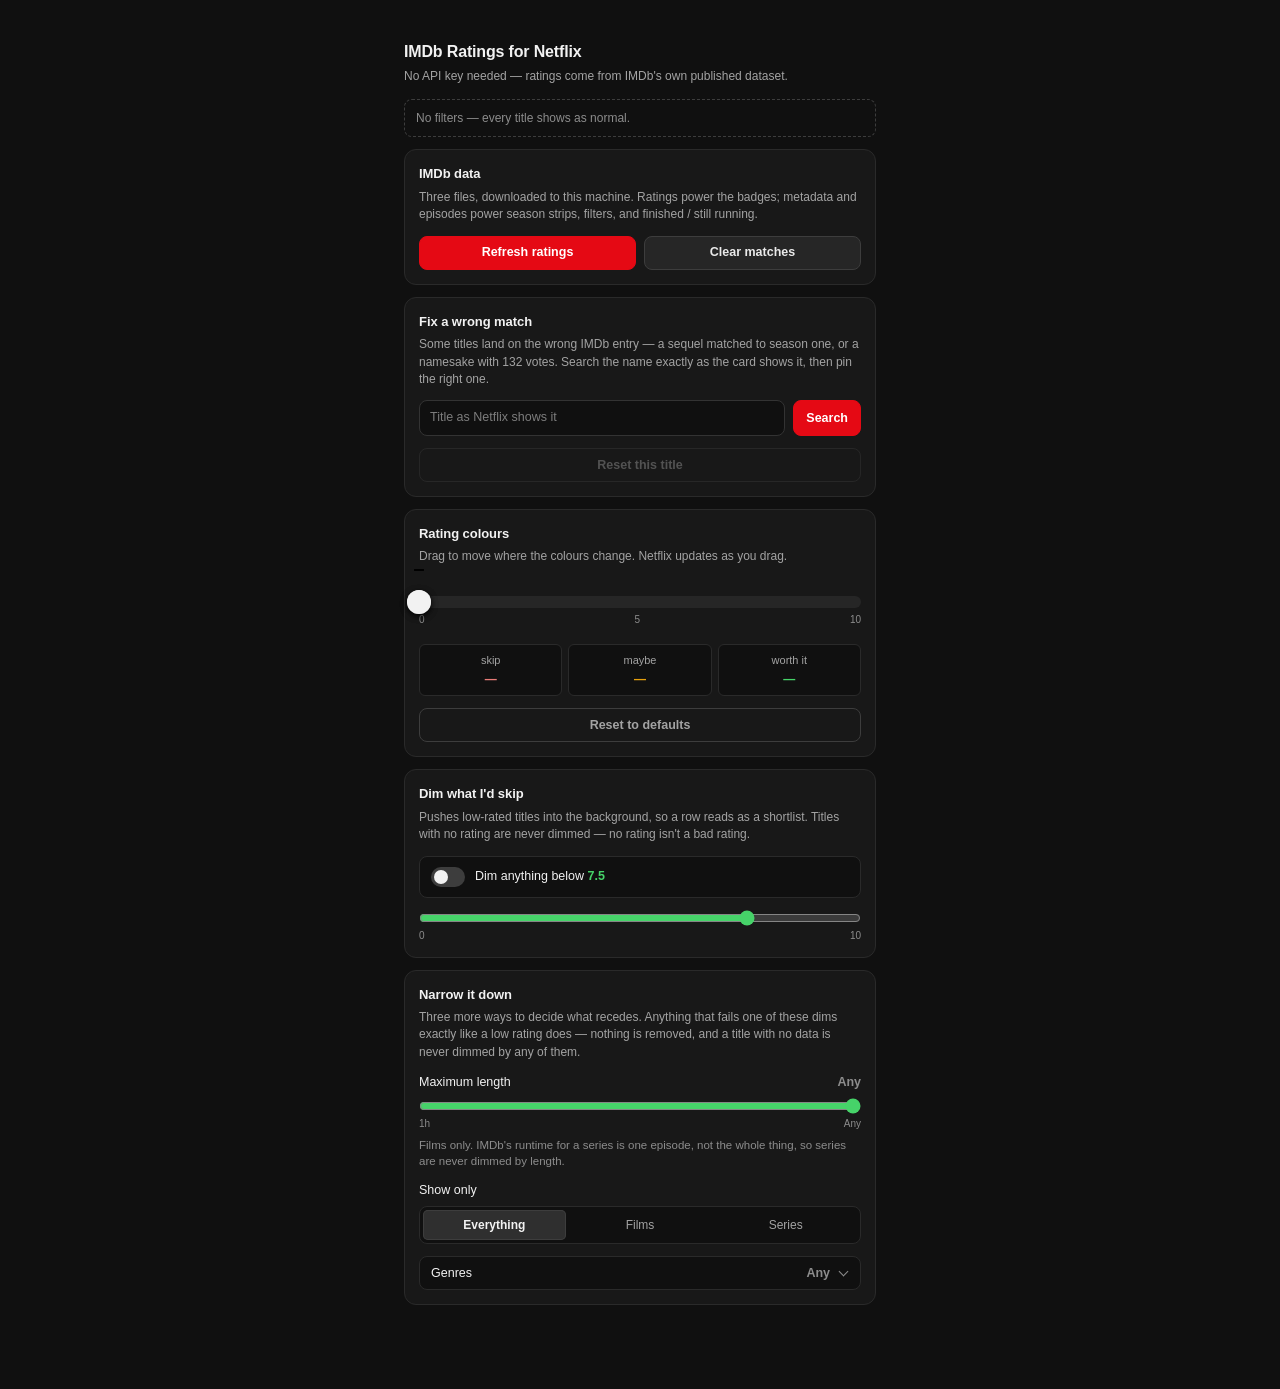
==== commit fb32aa80: "Report all three datasets, not just ratings The settings page still described a single dataset. The " ====
--- a/options.html
+++ b/options.html
@@ -531,12 +531,13 @@
   <main class="stack">
 
     <section class="card" aria-labelledby="h-data">
-      <h2 id="h-data">Ratings data</h2>
-      <div class="state" id="dataState" data-ok="no">
-        <span class="dot" aria-hidden="true"></span><span id="dataText">Checking…</span>
-      </div>
+      <h2 id="h-data">IMDb data</h2>
+      <p class="hint">Three files, downloaded to this machine. Ratings power the
+        badges; metadata and episodes power season strips, filters, and
+        finished&nbsp;/&nbsp;still&nbsp;running.</p>
+      <div class="dsets" id="dsets"></div>
       <div class="row">
-        <button id="refresh" type="button" class="btn primary">Refresh dataset</button>
+        <button id="refresh" type="button" class="btn primary">Refresh ratings</button>
         <button id="clearTitles" type="button" class="btn">Clear matches</button>
       </div>
     </section>
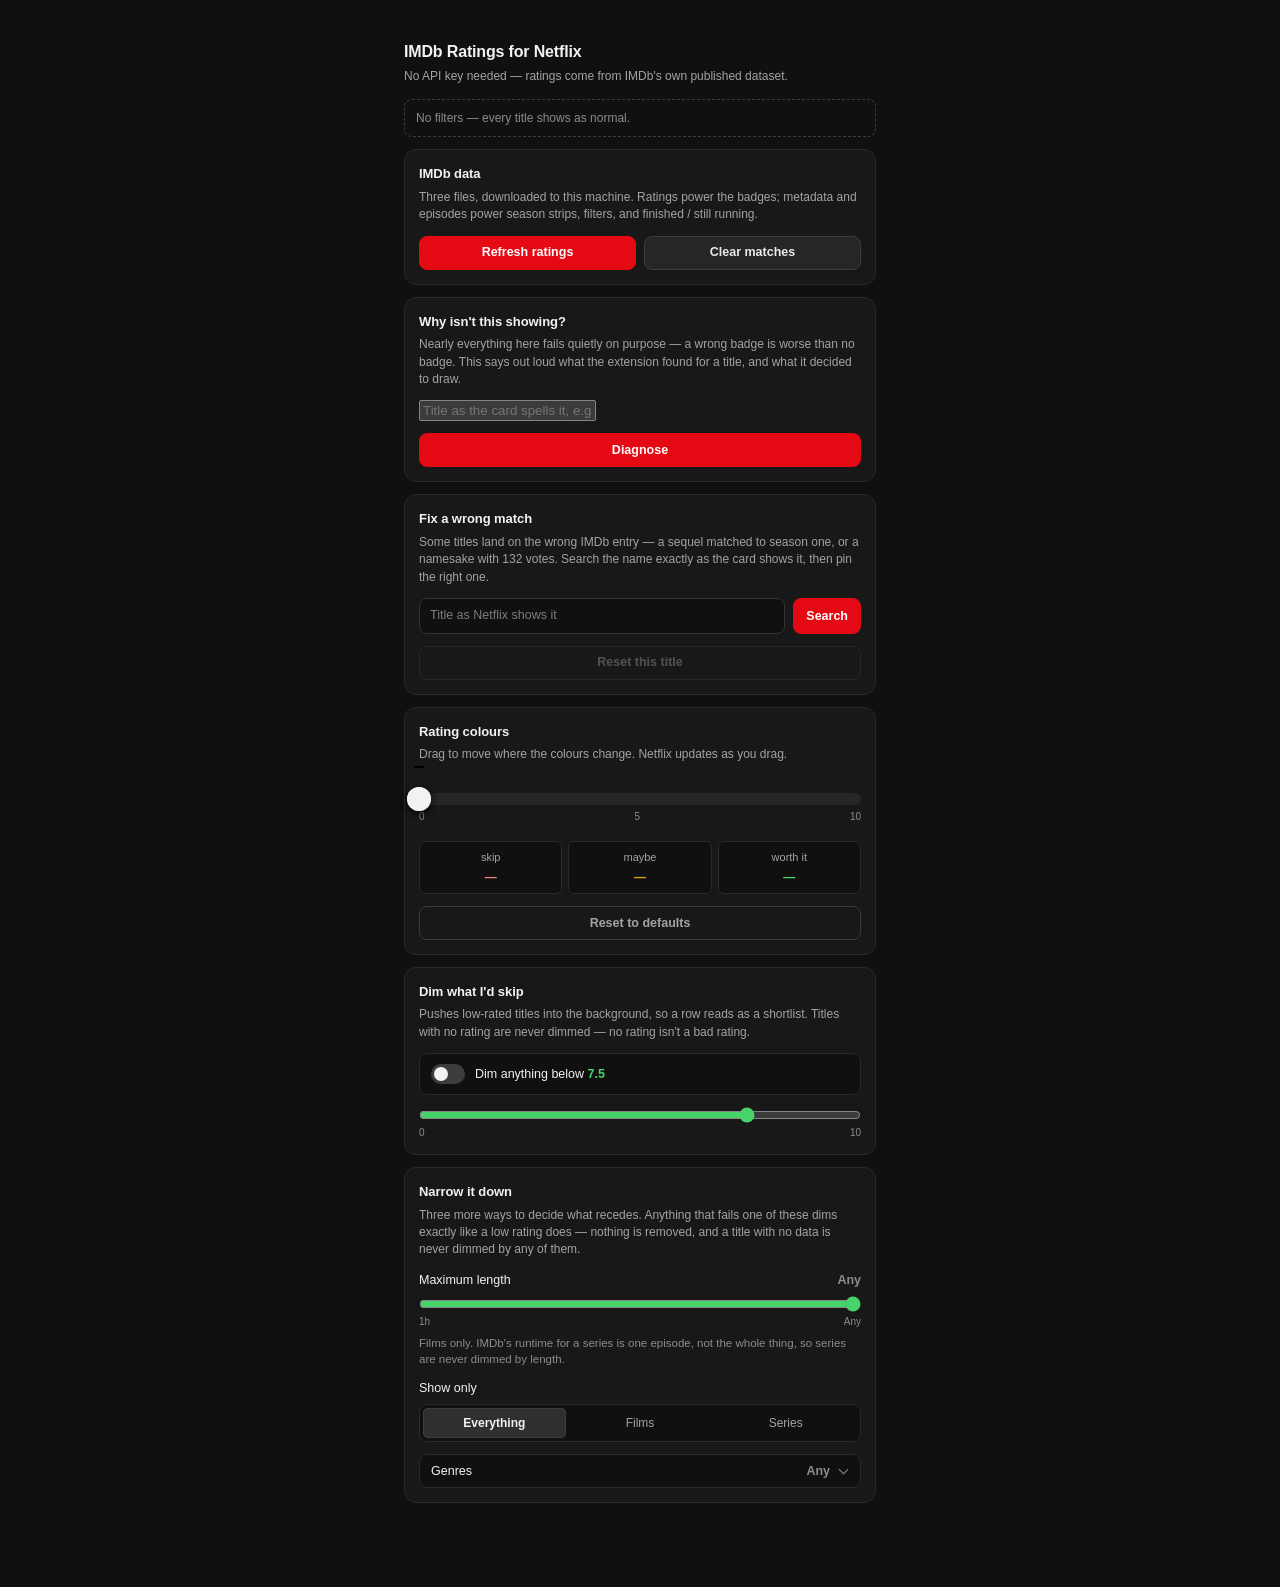
==== commit df884be2: "Add a diagnostic that says why something isn't showing Nearly every feature here declines silently w" ====
--- a/options.html
+++ b/options.html
@@ -540,6 +540,20 @@
         <button id="refresh" type="button" class="btn primary">Refresh ratings</button>
         <button id="clearTitles" type="button" class="btn">Clear matches</button>
       </div>
+    </section>
+
+    <section class="card" aria-labelledby="h-diag">
+      <h2 id="h-diag">Why isn't this showing?</h2>
+      <p class="hint">Nearly everything here fails quietly on purpose — a wrong
+        badge is worse than no badge. This says out loud what the extension
+        found for a title, and what it decided to draw.</p>
+      <label class="sr-only" for="diagTitle">Title to diagnose</label>
+      <input id="diagTitle" type="text" autocomplete="off" spellcheck="false"
+             placeholder="Title as the card spells it, e.g. Suits">
+      <div class="row">
+        <button id="diagRun" type="button" class="btn primary">Diagnose</button>
+      </div>
+      <div class="diag" id="diagOut" hidden></div>
     </section>
 
     <section class="card" aria-labelledby="h-match">
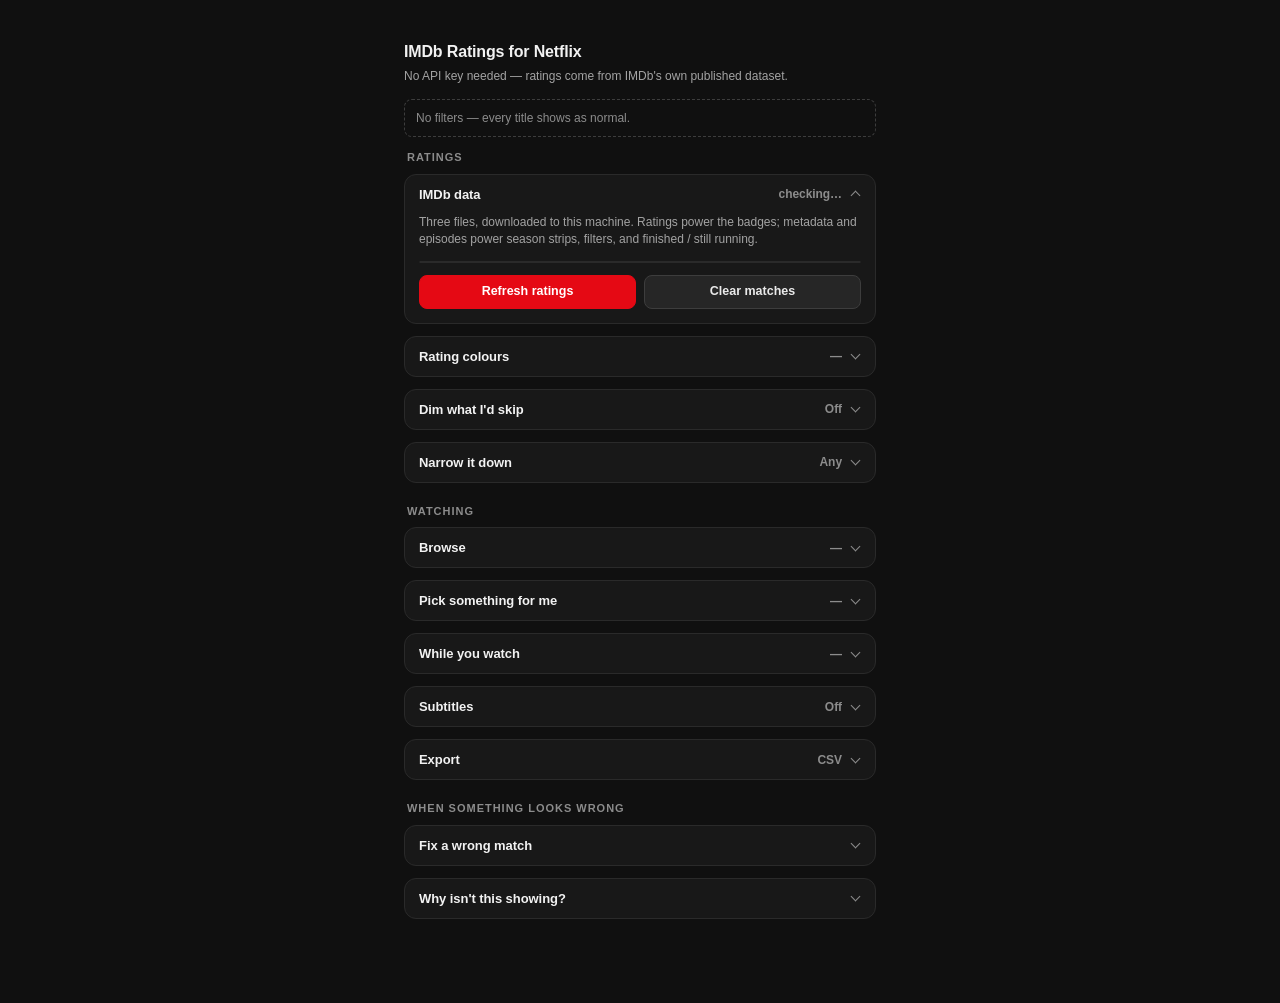
==== commit a1de8e78: "Add the watching group: v0.4.0 Eight features that change what happens around the video rather than " ====
--- a/options.html
+++ b/options.html
@@ -59,12 +59,14 @@
       body { width: 520px; padding: 40px 24px 84px; }
       .page-head { margin-bottom: 20px; }
       .stack { gap: 14px; }
-      .card { padding: 18px; }
+      .card-head { padding: 14px 18px; }
+      .card-body { padding: 0 18px 18px; }
       h1 { font-size: 19px; }
       /* Every genre fits without a scroller at this width, and a scroller
          inside a page that isn't scrolling reads as a bug. */
       .chips { max-height: none; }
       .summary { margin-bottom: 14px; padding: 11px 13px; }
+      .subs-stage { height: 156px; }
     }
 
     h1 {
@@ -94,6 +96,22 @@
       clip-path: inset(50%); white-space: nowrap; border: 0;
     }
 
+    /* --- groups -----------------------------------------------------------
+       Eleven cards is more page than anyone scrolls looking for one switch,
+       so the cards are sorted into three answers to "what am I here to
+       change": what the ratings do, what happens around the video, and what
+       to press when something looks wrong. The heading is a signpost, not a
+       control — it never collapses, so the shape of the page is constant. */
+    .group + .group { margin-top: 20px; }
+
+    .group-head {
+      margin: 0 0 8px;
+      padding: 0 3px;
+      font-size: 11px; font-weight: 700;
+      letter-spacing: .09em; text-transform: uppercase;
+      color: var(--text-3);
+    }
+
     /* --- sections ---------------------------------------------------------
        Each setting is its own card. The previous <hr>s drew a line between
        two piles of text; a card gives the heading, the explanation and the
@@ -101,16 +119,53 @@
     .stack { display: flex; flex-direction: column; gap: 12px; }
 
     .card {
-      padding: 14px;
       background: var(--card);
       border: 1px solid var(--line);
       border-radius: var(--r-3);
     }
-    /* One spacing rhythm for every card: 12px between blocks, 5px between a
-       heading and the sentence that belongs to it. */
-    .card > * { margin: 0; }
-    .card > * + * { margin-top: 12px; }
-    .card > h2 + .hint { margin-top: 5px; }
+
+    /* --- the card header ---------------------------------------------------
+       Every card is collapsible and every closed card still says what it is
+       set to, so the page can be read as a list of current answers and opened
+       only where one is wrong. Same disclosure vocabulary as the genre row
+       below — button, value, chevron — because it is the same gesture. */
+    .card-h { margin: 0; font-size: inherit; font-weight: inherit; }
+
+    .card-head {
+      appearance: none;
+      display: flex; align-items: center; gap: 10px;
+      width: 100%; padding: 12px 14px;
+      background: transparent; color: var(--text);
+      border: 0; border-radius: var(--r-3);
+      font-family: inherit; font-size: 13px; font-weight: 600;
+      letter-spacing: -0.005em; text-align: left;
+      cursor: pointer;
+      transition: background-color .12s ease;
+    }
+    .card-head:hover { background: #1d1d1d; }
+    /* Inset, because an outline outside the button would be clipped by the
+       card's own rounded border. */
+    .card-head:focus-visible { outline: 2px solid var(--focus); outline-offset: -3px; }
+    .card-head[aria-expanded="true"] { border-radius: var(--r-3) var(--r-3) 0 0; }
+
+    .card-title { flex: none; }
+
+    .card-value {
+      flex: 1; min-width: 0;
+      overflow: hidden; text-overflow: ellipsis; white-space: nowrap;
+      text-align: right;
+      font-size: 12px; font-weight: 600; color: var(--text-3);
+      font-variant-numeric: tabular-nums;
+    }
+    .card-value[data-on="yes"]  { color: var(--green); }
+    .card-value[data-on="busy"] { color: var(--amber); }
+    .card-value[data-on="bad"]  { color: var(--red); }
+
+    .card-body { padding: 0 14px 14px; }
+    /* One spacing rhythm for every card: 12px between blocks, and the header
+       above already supplies the space at the top. */
+    .card-body > * { margin: 0; }
+    .card-body > * + * { margin-top: 12px; }
 
     /* --- buttons ----------------------------------------------------------- */
     .btn {
@@ -140,6 +195,16 @@
     .row { display: flex; gap: 8px; }
     .row > .btn { flex: 1; }
 
+    /* A keyboard shortcut nobody can see is a shortcut nobody has. */
+    kbd {
+      display: inline-block; min-width: 20px; padding: 1px 5px;
+      background: #232323; color: var(--text);
+      border: 1px solid var(--line-hi); border-bottom-width: 2px;
+      border-radius: 4px;
+      font-family: inherit; font-size: 11px; font-weight: 700; line-height: 1.45;
+      text-align: center;
+    }
+
     /* --- dataset status ---------------------------------------------------- */
     .state {
       display: flex; align-items: center; gap: 9px;
@@ -153,8 +218,48 @@
     .state[data-ok="busy"] .dot { background: var(--amber); animation: pulse 1.4s ease-in-out infinite; }
     .state[data-ok="no"]   .dot { background: var(--red); }
 
+    /* One row per imported file. Same dot vocabulary as .state above, keyed
+       off the row's own state so the three files can disagree. */
+    .dsets {
+      display: flex; flex-direction: column;
+      background: var(--sunken); border: 1px solid var(--line);
+      border-radius: var(--r-2);
+    }
+    .dset {
+      display: flex; align-items: center; gap: 9px;
+      padding: 9px 11px;
+      font-size: 12.5px;
+    }
+    .dset + .dset { border-top: 1px solid var(--line); }
+    .dset-name { flex: none; font-weight: 600; }
+    .dset-note {
+      flex: 1; min-width: 0;
+      overflow: hidden; text-overflow: ellipsis; white-space: nowrap;
+      text-align: right; color: var(--text-3);
+      font-variant-numeric: tabular-nums;
+    }
+    .dset[data-state="ready"]   .dot { background: var(--green); }
+    .dset[data-state="stale"]   .dot { background: var(--amber); }
+    .dset[data-state="busy"]    .dot { background: var(--amber); animation: pulse 1.4s ease-in-out infinite; }
+    .dset[data-state="failed"]  .dot { background: var(--red); }
+    .dset[data-state="failed"]  .dset-note { color: var(--red); }
+
     @keyframes pulse { 50% { opacity: .3; } }
     @keyframes spin { to { transform: rotate(360deg); } }
+
+    /* --- the diagnosis read-out -------------------------------------------- */
+    .diag {
+      display: flex; flex-direction: column; gap: 6px;
+      padding: 10px 11px;
+      background: var(--sunken); border: 1px solid var(--line);
+      border-radius: var(--r-2);
+      font-size: 12px; line-height: 1.4;
+    }
+    .diag-line { display: flex; gap: 8px; align-items: baseline; color: var(--text-2); }
+    .diag-line b { color: var(--text); font-weight: 600; }
+    .diag-mark { flex: none; width: 12px; text-align: center; color: var(--text-3); }
+    .diag-line[data-k="ok"] .diag-mark { color: var(--green); }
+    .diag-line[data-k="no"] .diag-mark { color: var(--red); }
 
     /* --- fixing a wrong match ---------------------------------------------- */
     .find { display: flex; gap: 8px; }
@@ -167,10 +272,17 @@
       font-family: inherit; font-size: 12.5px; line-height: 1.4;
       transition: border-color .12s ease;
     }
+    /* The diagnosis box and the font menu are on their own line rather than in
+       a flex row, where flex:1 alone would leave them at their default width. */
+    .field.block { display: block; width: 100%; }
     .field::placeholder { color: #7d7d7d; }
-    .field:hover { border-color: #454545; }
+    .field:hover:not(:disabled) { border-color: #454545; }
     .field:focus { outline: none; border-color: #5a5a5a; }
     .field:focus-visible { outline: 2px solid var(--focus); outline-offset: 1px; }
+    .field:disabled { cursor: not-allowed; color: var(--text-3); }
+    /* The select keeps its native arrow: drawing our own risks a control with
+       no visible affordance if the substitute ever fails to paint. */
+    select.field { cursor: pointer; padding-right: 6px; }
 
     .mstatus {
       display: flex; align-items: center; gap: 8px;
@@ -313,12 +425,25 @@
     .switch input:checked + .toggle::after { transform: translateX(14px); background: #0b0b0b; }
     .switch input:focus-visible + .toggle { outline: 2px solid var(--focus); outline-offset: 2px; }
     .switch b { color: var(--green); font-variant-numeric: tabular-nums; }
+    /* A switch inside a disabled fieldset: the pointer says no, and the label
+       stops claiming to be clickable. */
+    .switch input:disabled + .toggle { opacity: .45; }
+    .switch:has(input:disabled) { cursor: not-allowed; color: var(--text-3); }
+
+    /* A second line under a switch's own label, for the consequence that
+       doesn't fit in five words. */
+    .switch-main { flex: 1; min-width: 0; }
+    .switch-main small {
+      display: block; margin-top: 2px;
+      font-size: 11.5px; line-height: 1.35; color: var(--text-3);
+    }
 
     .filter-min { transition: opacity .15s ease; }
     .filter-min[data-off="yes"] { opacity: .4; }
 
-    /* Shared by both sliders on the page — the dim threshold and the runtime
-       maximum — so the two look like the same control doing different jobs. */
+    /* Shared by every slider on the page — the dim threshold, the runtime
+       maximum, the random-pick floor and the three subtitle scales — so they
+       all look like the same control doing different jobs. */
     .rng {
       display: block; width: 100%; margin: 0;
       accent-color: var(--green); cursor: pointer;
@@ -349,6 +474,20 @@
 
     .note { font-size: 11.5px; line-height: 1.4; color: var(--text-3); }
 
+    /* A button that belongs to the sentence beside it rather than to the card:
+       "follow the green boundary again" is an undo for the slider above, and a
+       bordered .btn there would outrank the control it undoes. */
+    .linky {
+      appearance: none; background: none; border: 0; padding: 0;
+      font: inherit; color: var(--text-2);
+      text-decoration: underline; text-underline-offset: 2px;
+      cursor: pointer;
+    }
+    .linky:hover { color: var(--text); }
+    .linky:focus-visible {
+      outline: 2px solid var(--focus); outline-offset: 2px; border-radius: 3px;
+    }
+
     /* --- the kind segmented control ---------------------------------------
        Three exclusive options at 340px: a select would hide two of them
        behind a click, and radios down the page would cost three lines.
@@ -375,6 +514,8 @@
       box-shadow: inset 0 0 0 1px var(--line-hi);
     }
     .seg input:focus-visible + span { outline: 2px solid var(--focus); outline-offset: 2px; }
+    .seg label:has(input:disabled) { cursor: not-allowed; }
+    .seg input:disabled + span { color: var(--text-3); }
 
     /* --- the genre picker --------------------------------------------------
        21 genres is four rows of checkboxes that would dominate the page for a
@@ -412,7 +553,8 @@
       transform: rotate(45deg);
       transition: transform .15s ease;
     }
-    .disc[aria-expanded="true"] .chev { margin-top: 2px; transform: rotate(-135deg); }
+    .disc[aria-expanded="true"] .chev,
+    .card-head[aria-expanded="true"] .chev { margin-top: 2px; transform: rotate(-135deg); }
 
     .chips {
       display: flex; flex-wrap: wrap; gap: 5px;
@@ -441,6 +583,59 @@
       color: #d7f5e0; font-weight: 600;
     }
     .chip[aria-pressed="true"]::before { content: "✓ "; color: var(--green); }
+
+    /* --- subtitle styling --------------------------------------------------
+       Every control in this card is a visual judgement, and none of them can
+       be judged from a number. The fieldset is used for the disabling because
+       it disables its descendants for real — a faded control that still takes
+       focus and still writes to storage is a lie. */
+    .fields { min-width: 0; margin: 0; padding: 0; border: 0; }
+    .fields > * { margin: 0; }
+    .fields > * + * { margin-top: 12px; }
+    .fields:disabled { opacity: .45; }
+
+    /* A mini screen. The gradient is a stand-in for a dark scene: light enough
+       at the top that "no backdrop" is legible, dark enough at the bottom that
+       the difference between shadow, outline and box is the thing you see. */
+    .subs-stage {
+      position: sticky; top: 6px; z-index: 2;
+      height: 132px; overflow: hidden;
+      border: 1px solid var(--line); border-radius: var(--r-2);
+      background:
+        radial-gradient(115% 85% at 50% 6%, #33404f 0%, #1b2129 48%, #0b0d10 100%);
+    }
+    /* Positioned from the bottom because that is what the lift control means:
+       a percentage of the picture's height, off the bottom edge. */
+    .subs-lines {
+      position: absolute; left: 0; right: 0; bottom: 0;
+      padding: 6px 10px;
+      text-align: center; line-height: 1.3;
+      font-weight: 500;
+    }
+    .subs-row + .subs-row { margin-top: 2px; }
+    .subs-line {
+      /* Inline, so the box backdrop hugs the words rather than the column. */
+      display: inline;
+      -webkit-box-decoration-break: clone;
+      box-decoration-break: clone;
+    }
+
+    .colour-row { display: flex; align-items: center; gap: 10px; }
+    .colour {
+      flex: none; width: 46px; height: 30px; padding: 2px;
+      background: var(--sunken);
+      border: 1px solid #333; border-radius: var(--r-2);
+      cursor: pointer;
+    }
+    .colour::-webkit-color-swatch-wrapper { padding: 0; }
+    .colour::-webkit-color-swatch { border: 0; border-radius: 5px; }
+    .colour:hover:not(:disabled) { border-color: #454545; }
+    .colour:focus-visible { outline: 2px solid var(--focus); outline-offset: 2px; }
+    .colour:disabled { cursor: not-allowed; }
+    .colour-hex {
+      font-size: 12px; color: var(--text-2);
+      font-variant-numeric: tabular-nums; text-transform: uppercase;
+    }
 
     /* --- the active-filter summary -----------------------------------------
        Five filters is more than anyone will re-read on opening the popup, so
@@ -491,6 +686,7 @@
       color: var(--green); font-size: 12px; font-weight: 600;
       pointer-events: none;
       transition: opacity .18s ease, transform .18s ease;
+      z-index: 5;
     }
     #status:empty { opacity: 0; transform: translate(-50%, 8px); }
     #status[data-kind="error"] { color: var(--red); }
@@ -505,6 +701,7 @@
         transition-duration: .001ms !important;
       }
       .state[data-ok="busy"] .dot { opacity: 1; }
+      .dset[data-state="busy"] .dot { opacity: 1; }
       .mstatus[data-kind="busy"]::before { display: none; }
       .btn:active:not(:disabled) { transform: none; }
     }
@@ -528,162 +725,572 @@
     <button id="clearFilters" type="button" class="btn quiet" hidden>Clear all</button>
   </section>
 
-  <main class="stack">
-
-    <section class="card" aria-labelledby="h-data">
-      <h2 id="h-data">IMDb data</h2>
-      <p class="hint">Three files, downloaded to this machine. Ratings power the
-        badges; metadata and episodes power season strips, filters, and
-        finished&nbsp;/&nbsp;still&nbsp;running.</p>
-      <div class="dsets" id="dsets"></div>
-      <div class="row">
-        <button id="refresh" type="button" class="btn primary">Refresh ratings</button>
-        <button id="clearTitles" type="button" class="btn">Clear matches</button>
+  <main>
+
+    <section class="group" aria-labelledby="g-ratings">
+      <h2 class="group-head" id="g-ratings">Ratings</h2>
+      <div class="stack">
+
+        <section class="card" data-card="data" aria-labelledby="h-data">
+          <h3 class="card-h" id="h-data">
+            <button type="button" class="card-head" aria-expanded="false" aria-controls="p-data">
+              <span class="card-title">IMDb data</span>
+              <span class="card-value" id="v-data">checking…</span>
+              <span class="chev" aria-hidden="true"></span>
+            </button>
+          </h3>
+          <div class="card-body" id="p-data" hidden>
+            <p class="hint">Three files, downloaded to this machine. Ratings power the
+              badges; metadata and episodes power season strips, filters, and
+              finished&nbsp;/&nbsp;still&nbsp;running.</p>
+            <div class="dsets" id="dsets"></div>
+            <div class="row">
+              <button id="refresh" type="button" class="btn primary">Refresh ratings</button>
+              <button id="clearTitles" type="button" class="btn">Clear matches</button>
+            </div>
+          </div>
+        </section>
+
+        <section class="card" data-card="colours" aria-labelledby="h-colours">
+          <h3 class="card-h" id="h-colours">
+            <button type="button" class="card-head" aria-expanded="false" aria-controls="p-colours">
+              <span class="card-title">Rating colours</span>
+              <span class="card-value" id="v-colours">—</span>
+              <span class="chev" aria-hidden="true"></span>
+            </button>
+          </h3>
+          <div class="card-body" id="p-colours" hidden>
+            <p class="hint">Drag to move where the colours change. Netflix updates as you drag.</p>
+
+            <div class="scale" id="scale" role="group" aria-label="Colour thresholds">
+              <div class="track">
+                <div class="band low"  id="bandLow"></div>
+                <div class="band mid"  id="bandMid"></div>
+                <div class="band high" id="bandHigh"></div>
+              </div>
+              <div class="ticks" aria-hidden="true"><span>0</span><span>5</span><span>10</span></div>
+              <button class="handle" id="handleMid" type="button" role="slider"
+                      aria-label="Where red becomes amber"
+                      aria-valuemin="0" aria-valuemax="10"></button>
+              <button class="handle" id="handleHigh" type="button" role="slider"
+                      aria-label="Where amber becomes green"
+                      aria-valuemin="0" aria-valuemax="10"></button>
+            </div>
+
+            <div class="legend">
+              <div class="l">skip<b id="lblLow">—</b></div>
+              <div class="m">maybe<b id="lblMid">—</b></div>
+              <div class="h">worth it<b id="lblHigh">—</b></div>
+            </div>
+
+            <div class="row">
+              <button id="resetTiers" type="button" class="btn quiet">Reset to defaults</button>
+            </div>
+          </div>
+        </section>
+
+        <section class="card" data-card="dim" aria-labelledby="h-dim">
+          <h3 class="card-h" id="h-dim">
+            <button type="button" class="card-head" aria-expanded="false" aria-controls="p-dim">
+              <span class="card-title">Dim what I'd skip</span>
+              <span class="card-value" id="v-dim">Off</span>
+              <span class="chev" aria-hidden="true"></span>
+            </button>
+          </h3>
+          <div class="card-body" id="p-dim" hidden>
+            <p class="hint">Pushes low-rated titles into the background, so a row reads as a shortlist.
+              Titles with no rating are never dimmed — no rating isn't a bad rating.</p>
+
+            <label class="switch" for="filterEnabled">
+              <input type="checkbox" id="filterEnabled" role="switch">
+              <span class="toggle" aria-hidden="true"></span>
+              <span>Dim anything below <b id="filterMinLabel">7.5</b></span>
+            </label>
+
+            <div class="filter-min" id="filterMinWrap">
+              <label class="sr-only" for="filterMin">Dim below this rating</label>
+              <!-- Matches the label's printed default, so the two don't disagree for
+                   the frame before the saved value loads. -->
+              <input class="rng" type="range" id="filterMin" min="0" max="10" step="0.1" value="7.5">
+              <div class="ends" aria-hidden="true"><span>0</span><span>10</span></div>
+            </div>
+          </div>
+        </section>
+
+        <section class="card" data-card="narrow" aria-labelledby="h-narrow">
+          <h3 class="card-h" id="h-narrow">
+            <button type="button" class="card-head" aria-expanded="false" aria-controls="p-narrow">
+              <span class="card-title">Narrow it down</span>
+              <span class="card-value" id="v-narrow">Any</span>
+              <span class="chev" aria-hidden="true"></span>
+            </button>
+          </h3>
+          <div class="card-body" id="p-narrow" hidden>
+            <p class="hint">Three more ways to decide what recedes. Anything that fails one of these
+              dims exactly like a low rating does — nothing is removed, and a title with no data
+              is never dimmed by any of them.</p>
+
+            <div class="ctl">
+              <div class="ctl-head">
+                <label for="filterRuntime">Maximum length</label>
+                <b id="runtimeLabel" data-on="no">Any</b>
+              </div>
+              <!-- Slider and its end labels are one block, so the column's gap doesn't
+                   open up between a scale and the numbers that label it. -->
+              <div>
+                <!-- Starts at the far right, which is the off position — see options.js. -->
+                <input class="rng" type="range" id="filterRuntime" min="60" max="240" step="5" value="240"
+                       aria-describedby="runtimeNote">
+                <div class="ends" aria-hidden="true"><span>1h</span><span>Any</span></div>
+              </div>
+              <p class="note" id="runtimeNote">Films only. IMDb's runtime for a series is one
+                episode, not the whole thing, so series are never dimmed by length.</p>
+            </div>
+
+            <div class="ctl">
+              <div class="ctl-head">
+                <span id="kindLabel">Show only</span>
+              </div>
+              <div class="seg" role="radiogroup" aria-labelledby="kindLabel">
+                <label>
+                  <input type="radio" name="filterKinds" value="all" checked><span>Everything</span>
+                </label>
+                <label>
+                  <input type="radio" name="filterKinds" value="movies"><span>Films</span>
+                </label>
+                <label>
+                  <input type="radio" name="filterKinds" value="series"><span>Series</span>
+                </label>
+              </div>
+            </div>
+
+            <div class="ctl">
+              <!-- The closed row is this control's heading as well as its trigger:
+                   it reads "Genres … Any" on one line, in step with the two above. -->
+              <div class="disc-row">
+                <button id="genreToggle" type="button" class="disc"
+                        aria-expanded="false" aria-controls="genrePanel">
+                  <span>Genres</span>
+                  <span class="disc-value" id="genreValue" data-on="no">Any</span>
+                  <span class="chev" aria-hidden="true"></span>
+                </button>
+                <button id="genreClear" type="button" class="btn quiet" hidden>Clear</button>
+              </div>
+              <!-- Chips are built in options.js from one list, so the vocabulary has
+                   a single home rather than 21 hand-written buttons to keep in sync. -->
+              <div class="chips" id="genrePanel" role="group" aria-label="Genres" hidden></div>
+            </div>
+          </div>
+        </section>
+
       </div>
     </section>
 
-    <section class="card" aria-labelledby="h-diag">
-      <h2 id="h-diag">Why isn't this showing?</h2>
-      <p class="hint">Nearly everything here fails quietly on purpose — a wrong
-        badge is worse than no badge. This says out loud what the extension
-        found for a title, and what it decided to draw.</p>
-      <label class="sr-only" for="diagTitle">Title to diagnose</label>
-      <input id="diagTitle" type="text" autocomplete="off" spellcheck="false"
-             placeholder="Title as the card spells it, e.g. Suits">
-      <div class="row">
-        <button id="diagRun" type="button" class="btn primary">Diagnose</button>
-      </div>
-      <div class="diag" id="diagOut" hidden></div>
-    </section>
-
-    <section class="card" aria-labelledby="h-match">
-      <h2 id="h-match">Fix a wrong match</h2>
-      <p class="hint" id="matchHint">Some titles land on the wrong IMDb entry — a sequel matched to
-        season one, or a namesake with 132 votes. Search the name exactly as the card shows it,
-        then pin the right one.</p>
-
-      <form class="find" id="matchForm">
-        <label class="sr-only" for="matchTitle">Netflix title</label>
-        <input class="field" id="matchTitle" type="text" placeholder="Title as Netflix shows it"
-               autocomplete="off" autocapitalize="off" spellcheck="false"
-               aria-describedby="matchHint">
-        <button id="matchSearch" type="submit" class="btn primary">Search</button>
-      </form>
-
-      <p class="mstatus" id="matchStatus" role="status" hidden></p>
-      <ul class="cands" id="matchList" hidden></ul>
-
-      <div class="row">
-        <button id="matchRetry" type="button" class="btn" hidden>Try again</button>
-        <button id="matchReset" type="button" class="btn quiet" disabled>Reset this title</button>
+    <!-- Everything in this group moves Netflix's own furniture and reads no
+         IMDb data, apart from the floor on the random pick. -->
+    <section class="group" aria-labelledby="g-watch">
+      <h2 class="group-head" id="g-watch">Watching</h2>
+      <div class="stack">
+
+        <section class="card" data-card="browse" aria-labelledby="h-browse">
+          <h3 class="card-h" id="h-browse">
+            <button type="button" class="card-head" aria-expanded="false" aria-controls="p-browse">
+              <span class="card-title">Browse</span>
+              <span class="card-value" id="v-browse">—</span>
+              <span class="chev" aria-hidden="true"></span>
+            </button>
+          </h3>
+          <div class="card-body" id="p-browse" hidden>
+            <p class="hint">Netflix starts playing things at you while you are still deciding.
+              These settings stop it. Nothing here changes your account — it is all local to
+              this browser and reversible.</p>
+
+            <label class="switch" for="stopAutoplayPreviews">
+              <input type="checkbox" id="stopAutoplayPreviews" role="switch">
+              <span class="toggle" aria-hidden="true"></span>
+              <span class="switch-main">Stop previews on hover
+                <small>The trailer that starts when the cursor rests on a card.</small>
+              </span>
+            </label>
+
+            <label class="switch" for="stopAutoplayBillboard">
+              <input type="checkbox" id="stopAutoplayBillboard" role="switch">
+              <span class="toggle" aria-hidden="true"></span>
+              <span class="switch-main">Stop the big trailer
+                <small>The one across the top of the homepage.</small>
+              </span>
+            </label>
+
+            <label class="switch" for="hideContinueWatching">
+              <input type="checkbox" id="hideContinueWatching" role="switch">
+              <span class="toggle" aria-hidden="true"></span>
+              <span class="switch-main">Hide Continue Watching
+                <small>Hides the row here only. Your progress is untouched.</small>
+              </span>
+            </label>
+
+            <!-- Absent rather than empty: a control that says "0 hidden" is a
+                 control asking to be understood before it can be ignored. -->
+            <div class="ctl" id="hiddenWrap" hidden>
+              <div class="ctl-head">
+                <span id="hiddenLabel">Titles you've hidden</span>
+                <b id="hiddenCount">0</b>
+              </div>
+              <p class="note">Hidden on this browser only — nothing was removed from Netflix.</p>
+              <div class="row">
+                <button id="hiddenClear" type="button" class="btn quiet"
+                        aria-describedby="hiddenLabel">Show them all again</button>
+              </div>
+            </div>
+          </div>
+        </section>
+
+        <section class="card" data-card="pick" aria-labelledby="h-pick">
+          <h3 class="card-h" id="h-pick">
+            <button type="button" class="card-head" aria-expanded="false" aria-controls="p-pick">
+              <span class="card-title">Pick something for me</span>
+              <span class="card-value" id="v-pick">—</span>
+              <span class="chev" aria-hidden="true"></span>
+            </button>
+          </h3>
+          <div class="card-body" id="p-pick" hidden>
+            <p class="hint">Press <kbd>Shift</kbd>&nbsp;+&nbsp;<kbd>P</kbd> on Netflix and it
+              chooses one title from what is on the page — the twenty minutes of scrolling,
+              done in a keystroke.</p>
+
+            <div class="ctl">
+              <div class="ctl-head">
+                <label for="pickMinRating">Rated at least</label>
+                <b id="pickMinLabel">7.5</b>
+              </div>
+              <div>
+                <input class="rng" type="range" id="pickMinRating" min="0" max="10" step="0.1" value="7.5"
+                       aria-describedby="pickMinSource pickMinNote">
+                <div class="ends" aria-hidden="true"><span>0</span><span>10</span></div>
+              </div>
+              <!-- Which of the two this number is — the green boundary, or a
+                   floor set here — is written by options.js on every paint. The
+                   inherited wording is seeded so the line doesn't start blank;
+                   it is the state a new install is in. -->
+              <p class="note" id="pickMinSource">
+                <span id="pickMinSourceText">Following the green boundary from Rating colours —
+                  move the slider to give the pick a floor of its own.</span>
+                <button id="pickMinFollow" type="button" class="linky" hidden>Follow it again</button>
+              </p>
+              <p class="note" id="pickMinNote">If nothing on the page clears this, it says so
+                rather than picking something you'd have skipped.</p>
+            </div>
+
+            <div class="ctl">
+              <div class="ctl-head">
+                <span id="pickKindLabel">Pick from</span>
+              </div>
+              <div class="seg" role="radiogroup" aria-labelledby="pickKindLabel">
+                <label>
+                  <input type="radio" name="pickKinds" value="all" checked><span>Everything</span>
+                </label>
+                <label>
+                  <input type="radio" name="pickKinds" value="movies"><span>Films</span>
+                </label>
+                <label>
+                  <input type="radio" name="pickKinds" value="series"><span>Series</span>
+                </label>
+              </div>
+            </div>
+
+            <label class="switch" for="pickIncludeUnrated">
+              <input type="checkbox" id="pickIncludeUnrated" role="switch">
+              <span class="toggle" aria-hidden="true"></span>
+              <span class="switch-main">Include unrated titles
+                <small>An unrated title is an unknown one, not a bad one — same position the
+                  dimming takes. Off keeps the pick to titles with a score.</small>
+              </span>
+            </label>
+          </div>
+        </section>
+
+        <section class="card" data-card="player" aria-labelledby="h-player">
+          <h3 class="card-h" id="h-player">
+            <button type="button" class="card-head" aria-expanded="false" aria-controls="p-player">
+              <span class="card-title">While you watch</span>
+              <span class="card-value" id="v-player">—</span>
+              <span class="chev" aria-hidden="true"></span>
+            </button>
+          </h3>
+          <div class="card-body" id="p-player" hidden>
+            <p class="hint">Netflix already draws these buttons; this presses them for you.
+              Speed is <kbd>[</kbd> slower, <kbd>]</kbd> faster and <kbd>\</kbd> back to
+              normal, in the player only.</p>
+
+            <label class="switch" for="playerSkipIntro">
+              <input type="checkbox" id="playerSkipIntro" role="switch">
+              <span class="toggle" aria-hidden="true"></span>
+              <span class="switch-main">Skip the intro
+                <small>Presses Skip Intro as soon as it appears.</small>
+              </span>
+            </label>
+
+            <label class="switch" for="playerSkipRecap">
+              <input type="checkbox" id="playerSkipRecap" role="switch">
+              <span class="toggle" aria-hidden="true"></span>
+              <span class="switch-main">Skip the recap
+                <small>The same for "previously on".</small>
+              </span>
+            </label>
+
+            <label class="switch" for="playerSkipCredits">
+              <input type="checkbox" id="playerSkipCredits" role="switch">
+              <span class="toggle" aria-hidden="true"></span>
+              <span class="switch-main">Skip the credits
+                <small>Starts the next episode when the credits roll. Off by default: this one
+                  decides what plays next, and that should be your decision.</small>
+              </span>
+            </label>
+
+            <label class="switch" for="playerSpeedEnabled">
+              <input type="checkbox" id="playerSpeedEnabled" role="switch">
+              <span class="toggle" aria-hidden="true"></span>
+              <span class="switch-main">Speed keys
+                <small><kbd>[</kbd> and <kbd>]</kbd> move in steps; <kbd>\</kbd> returns to 1×.</small>
+              </span>
+            </label>
+
+            <label class="switch" for="playerSpeedPersist">
+              <input type="checkbox" id="playerSpeedPersist" role="switch">
+              <span class="toggle" aria-hidden="true"></span>
+              <span class="switch-main">Keep the speed between episodes
+                <small>The next episode also plays at that speed. Off, every episode starts
+                  at 1× again.</small>
+              </span>
+            </label>
+
+            <label class="switch" for="playerShortcuts">
+              <input type="checkbox" id="playerShortcuts" role="switch">
+              <span class="toggle" aria-hidden="true"></span>
+              <span class="switch-main">Single-letter player keys
+                <small><kbd>j</kbd> <kbd>l</kbd> <kbd>n</kbd> <kbd>c</kbd> do things inside the
+                  player. Netflix uses bare letters too, so this is the way out if they ever
+                  collide.</small>
+              </span>
+            </label>
+          </div>
+        </section>
+
+        <section class="card" data-card="subs" aria-labelledby="h-subs">
+          <h3 class="card-h" id="h-subs">
+            <button type="button" class="card-head" aria-expanded="false" aria-controls="p-subs">
+              <span class="card-title">Subtitles</span>
+              <span class="card-value" id="v-subs">Off</span>
+              <span class="chev" aria-hidden="true"></span>
+            </button>
+          </h3>
+          <div class="card-body" id="p-subs" hidden>
+            <p class="hint">Restyles the subtitles Netflix is already showing. It doesn't turn
+              them on, and it changes nothing on your account — only how they look in this
+              browser.</p>
+
+            <label class="switch" for="subsEnabled">
+              <input type="checkbox" id="subsEnabled" role="switch">
+              <span class="toggle" aria-hidden="true"></span>
+              <span class="switch-main">Use my subtitle styling
+                <small>Off, Netflix's own styling is left completely alone.</small>
+              </span>
+            </label>
+
+            <fieldset class="fields" id="subsFields" disabled>
+              <legend class="sr-only">Subtitle appearance</legend>
+
+              <p class="sr-only" id="subsPreviewNote">A preview below shows the sample line
+                "Are you coming, or not?" in the style these controls describe.</p>
+              <div class="subs-stage" id="subsStage" aria-hidden="true">
+                <div class="subs-lines" id="subsLines">
+                  <div class="subs-row"><span class="subs-line">Are you coming, or not?</span></div>
+                  <div class="subs-row"><span class="subs-line">I'm five minutes away.</span></div>
+                </div>
+              </div>
+
+              <div class="ctl">
+                <div class="ctl-head">
+                  <label for="subsFontSize">Size</label>
+                  <b id="subsFontSizeLabel">100%</b>
+                </div>
+                <div>
+                  <input class="rng" type="range" id="subsFontSize" min="50" max="250" step="5" value="100">
+                  <div class="ends" aria-hidden="true"><span>50%</span><span>250%</span></div>
+                </div>
+              </div>
+
+              <div class="ctl">
+                <div class="ctl-head">
+                  <label for="subsFontFamily">Typeface</label>
+                </div>
+                <select class="field block" id="subsFontFamily">
+                  <option value="">Netflix's own</option>
+                  <option value="system-ui, sans-serif">System</option>
+                  <option value="Arial, Helvetica, sans-serif">Arial</option>
+                  <option value="Verdana, Geneva, sans-serif">Verdana</option>
+                  <option value="Tahoma, Geneva, sans-serif">Tahoma</option>
+                  <option value="Georgia, serif">Georgia</option>
+                  <option value="&quot;Times New Roman&quot;, Times, serif">Times New Roman</option>
+                  <option value="&quot;Courier New&quot;, Courier, monospace">Courier New</option>
+                </select>
+                <p class="note">Verdana and Tahoma are the wide ones — easier at a distance.</p>
+              </div>
+
+              <div class="ctl">
+                <div class="ctl-head">
+                  <label for="subsColour">Colour</label>
+                  <span class="colour-hex" id="subsColourHex">#FFFFFF</span>
+                </div>
+                <div class="colour-row">
+                  <input class="colour" type="color" id="subsColour" value="#ffffff">
+                  <span class="note">Yellow reads well over snow and daylight.</span>
+                </div>
+              </div>
+
+              <div class="ctl">
+                <div class="ctl-head">
+                  <span id="subsBackdropLabel">Behind the text</span>
+                </div>
+                <div class="seg" role="radiogroup" aria-labelledby="subsBackdropLabel">
+                  <label>
+                    <input type="radio" name="subsBackdrop" value="none"><span>None</span>
+                  </label>
+                  <label>
+                    <input type="radio" name="subsBackdrop" value="shadow" checked><span>Shadow</span>
+                  </label>
+                  <label>
+                    <input type="radio" name="subsBackdrop" value="outline"><span>Outline</span>
+                  </label>
+                  <label>
+                    <input type="radio" name="subsBackdrop" value="box"><span>Box</span>
+                  </label>
+                </div>
+              </div>
+
+              <div class="ctl">
+                <div class="ctl-head">
+                  <label for="subsOpacity">Solidity</label>
+                  <b id="subsOpacityLabel">100%</b>
+                </div>
+                <div>
+                  <input class="rng" type="range" id="subsOpacity" min="20" max="100" step="5" value="100">
+                  <div class="ends" aria-hidden="true"><span>20%</span><span>100%</span></div>
+                </div>
+              </div>
+
+              <div class="ctl">
+                <div class="ctl-head">
+                  <label for="subsLift">Lift off the bottom</label>
+                  <b id="subsLiftLabel" data-on="no">None</b>
+                </div>
+                <div>
+                  <input class="rng" type="range" id="subsLift" min="0" max="40" step="1" value="0"
+                         aria-describedby="subsLiftNote">
+                  <div class="ends" aria-hidden="true"><span>0%</span><span>40%</span></div>
+                </div>
+                <p class="note" id="subsLiftNote">Raises the line up the picture, out from under
+                  the player's own controls.</p>
+              </div>
+            </fieldset>
+          </div>
+        </section>
+
+        <section class="card" data-card="export" aria-labelledby="h-export">
+          <h3 class="card-h" id="h-export">
+            <button type="button" class="card-head" aria-expanded="false" aria-controls="p-export">
+              <span class="card-title">Export</span>
+              <span class="card-value" id="v-export">CSV</span>
+              <span class="chev" aria-hidden="true"></span>
+            </button>
+          </h3>
+          <div class="card-body" id="p-export" hidden>
+            <p class="hint">Open your <b>My List</b> or your <b>viewing activity</b> page and
+              press <kbd>Shift</kbd>&nbsp;+&nbsp;<kbd>E</kbd>. The file saves straight to your
+              downloads.</p>
+
+            <div class="ctl">
+              <div class="ctl-head">
+                <span id="exportFormatLabel">Save as</span>
+              </div>
+              <div class="seg" role="radiogroup" aria-labelledby="exportFormatLabel">
+                <label>
+                  <input type="radio" name="exportFormat" value="csv" checked><span>CSV</span>
+                </label>
+                <label>
+                  <input type="radio" name="exportFormat" value="json"><span>JSON</span>
+                </label>
+              </div>
+              <p class="note">CSV opens in a spreadsheet. JSON keeps the structure for anything
+                that will read it back.</p>
+            </div>
+
+            <p class="note">Netflix only loads a list as you scroll it, and the export can only
+              see what the page has actually loaded — so scroll to the bottom first, or you
+              will get the top of your list rather than all of it.</p>
+          </div>
+        </section>
+
       </div>
     </section>
 
-    <section class="card" aria-labelledby="h-colours">
-      <h2 id="h-colours">Rating colours</h2>
-      <p class="hint">Drag to move where the colours change. Netflix updates as you drag.</p>
-
-      <div class="scale" id="scale" role="group" aria-label="Colour thresholds">
-        <div class="track">
-          <div class="band low"  id="bandLow"></div>
-          <div class="band mid"  id="bandMid"></div>
-          <div class="band high" id="bandHigh"></div>
-        </div>
-        <div class="ticks" aria-hidden="true"><span>0</span><span>5</span><span>10</span></div>
-        <button class="handle" id="handleMid" type="button" role="slider"
-                aria-label="Where red becomes amber"
-                aria-valuemin="0" aria-valuemax="10"></button>
-        <button class="handle" id="handleHigh" type="button" role="slider"
-                aria-label="Where amber becomes green"
-                aria-valuemin="0" aria-valuemax="10"></button>
-      </div>
-
-      <div class="legend">
-        <div class="l">skip<b id="lblLow">—</b></div>
-        <div class="m">maybe<b id="lblMid">—</b></div>
-        <div class="h">worth it<b id="lblHigh">—</b></div>
-      </div>
-
-      <div class="row">
-        <button id="resetTiers" type="button" class="btn quiet">Reset to defaults</button>
-      </div>
-    </section>
-
-    <section class="card" aria-labelledby="h-dim">
-      <h2 id="h-dim">Dim what I'd skip</h2>
-      <p class="hint">Pushes low-rated titles into the background, so a row reads as a shortlist.
-        Titles with no rating are never dimmed — no rating isn't a bad rating.</p>
-
-      <label class="switch" for="filterEnabled">
-        <input type="checkbox" id="filterEnabled" role="switch">
-        <span class="toggle" aria-hidden="true"></span>
-        <span>Dim anything below <b id="filterMinLabel">7.5</b></span>
-      </label>
-
-      <div class="filter-min" id="filterMinWrap">
-        <label class="sr-only" for="filterMin">Dim below this rating</label>
-        <!-- Matches the label's printed default, so the two don't disagree for
-             the frame before the saved value loads. -->
-        <input class="rng" type="range" id="filterMin" min="0" max="10" step="0.1" value="7.5">
-        <div class="ends" aria-hidden="true"><span>0</span><span>10</span></div>
-      </div>
-    </section>
-
-    <section class="card" aria-labelledby="h-narrow">
-      <h2 id="h-narrow">Narrow it down</h2>
-      <p class="hint">Three more ways to decide what recedes. Anything that fails one of these
-        dims exactly like a low rating does — nothing is removed, and a title with no data
-        is never dimmed by any of them.</p>
-
-      <div class="ctl">
-        <div class="ctl-head">
-          <label for="filterRuntime">Maximum length</label>
-          <b id="runtimeLabel" data-on="no">Any</b>
-        </div>
-        <!-- Slider and its end labels are one block, so the column's gap doesn't
-             open up between a scale and the numbers that label it. -->
-        <div>
-          <!-- Starts at the far right, which is the off position — see options.js. -->
-          <input class="rng" type="range" id="filterRuntime" min="60" max="240" step="5" value="240"
-                 aria-describedby="runtimeNote">
-          <div class="ends" aria-hidden="true"><span>1h</span><span>Any</span></div>
-        </div>
-        <p class="note" id="runtimeNote">Films only. IMDb's runtime for a series is one
-          episode, not the whole thing, so series are never dimmed by length.</p>
-      </div>
-
-      <div class="ctl">
-        <div class="ctl-head">
-          <span id="kindLabel">Show only</span>
-        </div>
-        <div class="seg" role="radiogroup" aria-labelledby="kindLabel">
-          <label>
-            <input type="radio" name="filterKinds" value="all" checked><span>Everything</span>
-          </label>
-          <label>
-            <input type="radio" name="filterKinds" value="movies"><span>Films</span>
-          </label>
-          <label>
-            <input type="radio" name="filterKinds" value="series"><span>Series</span>
-          </label>
-        </div>
-      </div>
-
-      <div class="ctl">
-        <!-- The closed row is this control's heading as well as its trigger:
-             it reads "Genres … Any" on one line, in step with the two above. -->
-        <div class="disc-row">
-          <button id="genreToggle" type="button" class="disc"
-                  aria-expanded="false" aria-controls="genrePanel">
-            <span>Genres</span>
-            <span class="disc-value" id="genreValue" data-on="no">Any</span>
-            <span class="chev" aria-hidden="true"></span>
-          </button>
-          <button id="genreClear" type="button" class="btn quiet" hidden>Clear</button>
-        </div>
-        <!-- Chips are built in options.js from one list, so the vocabulary has
-             a single home rather than 21 hand-written buttons to keep in sync. -->
-        <div class="chips" id="genrePanel" role="group" aria-label="Genres" hidden></div>
+    <section class="group" aria-labelledby="g-fix">
+      <h2 class="group-head" id="g-fix">When something looks wrong</h2>
+      <div class="stack">
+
+        <section class="card" data-card="match" aria-labelledby="h-match">
+          <h3 class="card-h" id="h-match">
+            <button type="button" class="card-head" aria-expanded="false" aria-controls="p-match">
+              <span class="card-title">Fix a wrong match</span>
+              <span class="card-value"></span>
+              <span class="chev" aria-hidden="true"></span>
+            </button>
+          </h3>
+          <div class="card-body" id="p-match" hidden>
+            <p class="hint" id="matchHint">Some titles land on the wrong IMDb entry — a sequel matched to
+              season one, or a namesake with 132 votes. Search the name exactly as the card shows it,
+              then pin the right one.</p>
+
+            <form class="find" id="matchForm">
+              <label class="sr-only" for="matchTitle">Netflix title</label>
+              <input class="field" id="matchTitle" type="text" placeholder="Title as Netflix shows it"
+                     autocomplete="off" autocapitalize="off" spellcheck="false"
+                     aria-describedby="matchHint">
+              <button id="matchSearch" type="submit" class="btn primary">Search</button>
+            </form>
+
+            <p class="mstatus" id="matchStatus" role="status" hidden></p>
+            <ul class="cands" id="matchList" hidden></ul>
+
+            <div class="row">
+              <button id="matchRetry" type="button" class="btn" hidden>Try again</button>
+              <button id="matchReset" type="button" class="btn quiet" disabled>Reset this title</button>
+            </div>
+          </div>
+        </section>
+
+        <section class="card" data-card="diag" aria-labelledby="h-diag">
+          <h3 class="card-h" id="h-diag">
+            <button type="button" class="card-head" aria-expanded="false" aria-controls="p-diag">
+              <span class="card-title">Why isn't this showing?</span>
+              <span class="card-value"></span>
+              <span class="chev" aria-hidden="true"></span>
+            </button>
+          </h3>
+          <div class="card-body" id="p-diag" hidden>
+            <p class="hint">Nearly everything here fails quietly on purpose — a wrong
+              badge is worse than no badge. This says out loud what the extension
+              found for a title, and what it decided to draw.</p>
+            <label class="sr-only" for="diagTitle">Title to diagnose</label>
+            <input class="field block" id="diagTitle" type="text" autocomplete="off" spellcheck="false"
+                   placeholder="Title as the card spells it, e.g. Suits">
+            <div class="row">
+              <button id="diagRun" type="button" class="btn primary">Diagnose</button>
+            </div>
+            <div class="diag" id="diagOut" hidden></div>
+          </div>
+        </section>
+
       </div>
     </section>
 
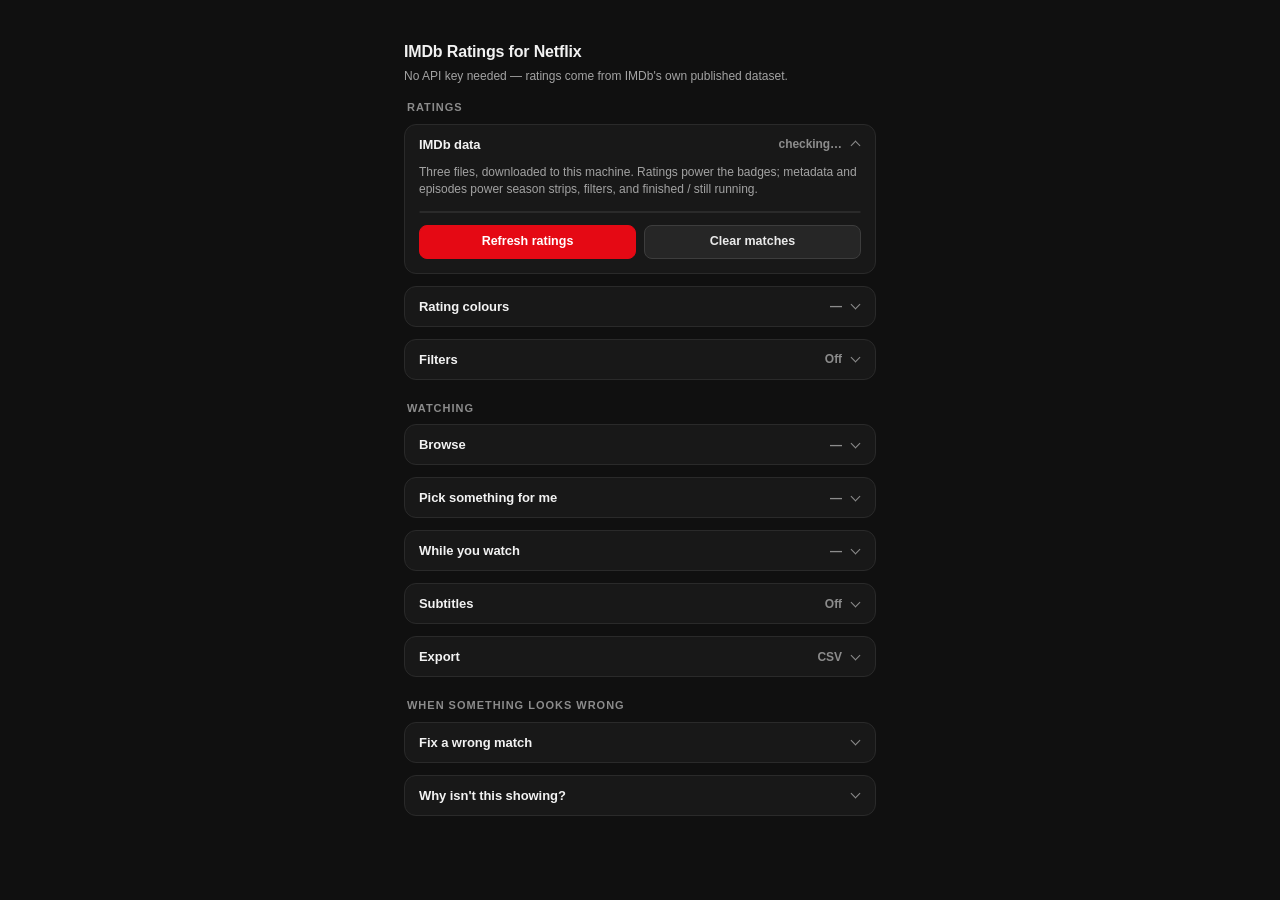
==== commit c7dd5379: "Group the filters, and answer on the page instead of in settings: v0.5.0 Validated the v0.4.0 build " ====
--- a/options.html
+++ b/options.html
@@ -65,7 +65,7 @@
       /* Every genre fits without a scroller at this width, and a scroller
          inside a page that isn't scrolling reads as a bug. */
       .chips { max-height: none; }
-      .summary { margin-bottom: 14px; padding: 11px 13px; }
+      .rail { padding: 0 18px 14px; }
       .subs-stage { height: 156px; }
     }
 
@@ -147,6 +147,9 @@
        card's own rounded border. */
     .card-head:focus-visible { outline: 2px solid var(--focus); outline-offset: -3px; }
     .card-head[aria-expanded="true"] { border-radius: var(--r-3) var(--r-3) 0 0; }
+    /* The filter rail sits under the header whether or not the card is open, so
+       the header stops rounding into it while it is showing. */
+    .card:has(.rail:not([hidden])) .card-head { border-radius: var(--r-3) var(--r-3) 0 0; }
 
     .card-title { flex: none; }
 
@@ -425,6 +428,9 @@
     .switch input:checked + .toggle::after { transform: translateX(14px); background: #0b0b0b; }
     .switch input:focus-visible + .toggle { outline: 2px solid var(--focus); outline-offset: 2px; }
     .switch b { color: var(--green); font-variant-numeric: tabular-nums; }
+    /* A number that isn't currently dimming anything shouldn't wear the colour
+       that means it is — same rule the narrowing values below follow. */
+    .switch b[data-on="no"] { color: var(--text-3); }
     /* A switch inside a disabled fieldset: the pointer says no, and the label
        stops claiming to be clickable. */
     .switch input:disabled + .toggle { opacity: .45; }
@@ -438,8 +444,31 @@
       font-size: 11.5px; line-height: 1.35; color: var(--text-3);
     }
 
-    .filter-min { transition: opacity .15s ease; }
-    .filter-min[data-off="yes"] { opacity: .4; }
+    /* --- one rule inside the filter card -----------------------------------
+       Every rule that can dim a card now lives in one card, and each is still
+       its own block: a bordered panel whose left edge turns green while that
+       rule is actually doing something. The value on its right says the same
+       thing in words, so the colour is never the only carrier of the state. */
+    .rule {
+      display: flex; flex-direction: column; gap: 9px;
+      padding: 11px 12px;
+      background: #151515;
+      border: 1px solid var(--line);
+      border-left: 3px solid var(--line);
+      border-radius: var(--r-2);
+      transition: border-color .12s ease;
+    }
+    .rule > * { margin: 0; }
+    .rule[data-on="yes"] { border-left-color: var(--green); }
+
+    /* The switch belongs to the rating rule, not to the card — so inside a
+       rule it drops the panel look and reads as one line of that rule rather
+       than as a master control sitting above three others. */
+    .rule .switch {
+      padding: 0; background: none; border: 0;
+      border-radius: 0; cursor: pointer;
+    }
+    .rule .switch:hover { border-color: transparent; }
 
     /* Shared by every slider on the page — the dim threshold, the runtime
        maximum, the random-pick floor and the three subtitle scales — so they
@@ -456,9 +485,9 @@
       font-size: 10px; color: var(--text-3); font-variant-numeric: tabular-nums;
     }
 
-    /* --- narrowing filters -------------------------------------------------
-       Three controls in one card, each a labelled block with its value read
-       out on the right, so the card can be scanned down its right edge. */
+    /* --- a labelled control ------------------------------------------------
+       One control, its name on the left and its current value on the right, so
+       any card built out of these can be scanned down its right edge. */
     .ctl { display: flex; flex-direction: column; gap: 6px; }
     /* The card resets margins on its own children only, and these are a level
        deeper — without this a <p> here would keep its default 1em. */
@@ -637,40 +666,106 @@
       font-variant-numeric: tabular-nums; text-transform: uppercase;
     }
 
-    /* --- the active-filter summary -----------------------------------------
-       Five filters is more than anyone will re-read on opening the popup, so
-       the top of the page answers "is anything hidden right now" before the
-       first card. Empty is the resting state and is drawn as one: dashed,
-       unfilled, quiet — nothing to act on. */
-    .summary {
+    /* --- the rail: what is narrowing the page right now ---------------------
+       Between the card's header and its body, so it is legible with the card
+       shut — the whole active set in one line of pills, wherever the four
+       controls that made it happen to be. Absent when nothing is filtering:
+       the header's own value says "Off", and an empty box explaining that it
+       is empty is a row of pixels asking to be read before it can be ignored.
+       Each pill is the button that turns its own rule off, which is the same
+       per-filter clearing the on-page bar offers on Netflix itself. */
+    .rail {
       display: flex; align-items: center; flex-wrap: wrap; gap: 8px;
-      margin: 0 0 12px; padding: 9px 11px;
-      border: 1px dashed var(--line-hi); border-radius: var(--r-2);
-      font-size: 12px;
-    }
-    .summary[data-active="yes"] {
-      background: var(--card);
-      border-style: solid; border-color: var(--line);
-    }
-    /* Clearing everything removes the button that was clicked, so focus is
-       parked here — where the text has just changed to say what happened. */
-    .summary:focus { outline: none; }
-    .summary:focus-visible { outline: 2px solid var(--focus); outline-offset: 2px; }
-
-    .summary-none { color: var(--text-3); }
-    .summary-body { flex: 1; min-width: 0; }
-
-    .pills { list-style: none; display: flex; flex-wrap: wrap; gap: 5px; margin: 0; padding: 0; }
+      padding: 0 14px 12px;
+    }
+    .rail .btn { flex: none; min-height: 28px; padding: 0 10px; font-size: 11.5px; }
+
+    .pills {
+      list-style: none; display: flex; flex-wrap: wrap; gap: 5px;
+      flex: 1; min-width: 0; margin: 0; padding: 0;
+    }
     .pill {
+      appearance: none;
+      display: inline-flex; align-items: center; gap: 5px;
       padding: 3px 8px; border-radius: 999px;
       background: rgba(229, 160, 13, .12);
       border: 1px solid rgba(229, 160, 13, .38);
       color: var(--amber);
+      font-family: inherit;
       font-size: 11px; font-weight: 600; font-variant-numeric: tabular-nums;
-      white-space: nowrap;
-    }
-
-    .summary .btn { flex: none; min-height: 28px; padding: 0 10px; font-size: 11.5px; }
+      white-space: nowrap; cursor: pointer;
+      transition: background-color .12s ease, border-color .12s ease;
+    }
+    .pill:hover { background: rgba(229, 160, 13, .2); border-color: var(--amber); }
+    .pill:active { background: rgba(229, 160, 13, .1); }
+    .pill:focus-visible { outline: 2px solid var(--focus); outline-offset: 2px; }
+    .pill .x { font-size: 12px; line-height: 1; opacity: .75; }
+
+    /* --- the three rating lines ---------------------------------------------
+       Three numbers were each doing part of one job — where a badge turns
+       green, where a card dims, where the randomiser draws from — and no
+       surface ever showed them together, so they could disagree in silence.
+       This is the one place they are read as a set, on the same 0-10 line the
+       colours card cuts into three. */
+    .trio {
+      display: flex; flex-direction: column; gap: 9px;
+      padding: 11px 12px;
+      background: var(--sunken); border: 1px solid var(--line);
+      border-radius: var(--r-2);
+    }
+    .trio > * { margin: 0; }
+    .trio-h {
+      font-size: 11px; font-weight: 700;
+      letter-spacing: .07em; text-transform: uppercase;
+      color: var(--text-3);
+    }
+
+    .trio-scale { position: relative; height: 38px; }
+    .trio-track {
+      position: absolute; top: 16px; left: 0; right: 0; height: 5px;
+      border-radius: 3px; overflow: hidden; background: #262626;
+    }
+    .trio-track span { position: absolute; top: 0; bottom: 0; }
+    .trio-track .low  { background: var(--red); }
+    .trio-track .mid  { background: var(--amber); }
+    .trio-track .high { background: var(--green); }
+
+    /* Two pins on that line: the dim floor above it, the pick floor below, so
+       they stay readable when the two numbers are the same. */
+    .mark {
+      position: absolute; transform: translateX(-50%); padding: 0 2px;
+      font-size: 10px; font-weight: 700; color: var(--text);
+      font-variant-numeric: tabular-nums; white-space: nowrap;
+    }
+    .mark::after {
+      content: ""; position: absolute; left: 50%; margin-left: -1px;
+      width: 2px; height: 8px; border-radius: 1px; background: currentColor;
+    }
+    .mark.up { top: 0; }
+    .mark.up::after { top: 13px; }
+    .mark.down { top: 25px; }
+    .mark.down::after { top: -9px; }
+    /* A floor that is set but not currently being applied still has a number,
+       and hiding it would make the set unreadable — so it is greyed instead. */
+    .mark[data-off="yes"] { color: var(--text-3); }
+    .mark[data-off="yes"]::after { opacity: .6; }
+
+    .trio-rows { list-style: none; display: flex; flex-direction: column; gap: 5px; margin: 0; padding: 0; }
+    .trio-row { display: flex; align-items: baseline; gap: 8px; font-size: 12px; color: var(--text-2); }
+    .trio-row .k { flex: none; }
+    .trio-row b { flex: none; color: var(--text); font-variant-numeric: tabular-nums; }
+    .trio-row[data-on="no"] b { color: var(--text-3); }
+    .trio-row[data-k="green"] b { color: var(--green); }
+    .trio-row .s {
+      flex: 1; min-width: 0; text-align: right;
+      font-size: 11px; line-height: 1.35; color: var(--text-3);
+    }
+
+    /* Only written when the three actually disagree — and it says which way,
+       because "your pick can land on a card you have already dimmed" is the
+       failure, not the arithmetic. */
+    .trio-clash { font-size: 11.5px; line-height: 1.4; color: var(--amber); }
+    .trio-clash[data-k="ok"] { color: var(--text-3); }
 
 
     /* --- the confirmation toast --------------------------------------------
@@ -712,18 +807,6 @@
     <h1>IMDb Ratings for Netflix</h1>
     <p class="lede">No API key needed — ratings come from IMDb's own published dataset.</p>
   </header>
-
-  <!-- Sits above the cards because it answers the question people arrive with.
-       Not a live region: the sliders repaint it every frame while dragging,
-       and a screen reader would read the whole summary out on each one. -->
-  <section class="summary" id="summary" data-active="no" tabindex="-1"
-           aria-label="Filters in effect">
-    <div class="summary-body">
-      <span class="summary-none" id="summaryNone">No filters — every title shows as normal.</span>
-      <ul class="pills" id="summaryPills" hidden></ul>
-    </div>
-    <button id="clearFilters" type="button" class="btn quiet" hidden>Clear all</button>
-  </section>
 
   <main>
 
@@ -789,48 +872,99 @@
           </div>
         </section>
 
-        <section class="card" data-card="dim" aria-labelledby="h-dim">
-          <h3 class="card-h" id="h-dim">
-            <button type="button" class="card-head" aria-expanded="false" aria-controls="p-dim">
-              <span class="card-title">Dim what I'd skip</span>
-              <span class="card-value" id="v-dim">Off</span>
+        <!-- One card, four rules. They were two cards that did not look related —
+             a rating filter in one, runtime/kind/genre in another — so nothing on
+             this page ever answered "what is narrowing my homepage right now" in
+             one place. Everything that can dim a title is now in this card, and
+             the rail under its header says what is on without opening it. -->
+        <section class="card" data-card="filters" aria-labelledby="h-filters">
+          <h3 class="card-h" id="h-filters">
+            <button type="button" class="card-head" aria-expanded="false" aria-controls="p-filters">
+              <span class="card-title">Filters</span>
+              <span class="card-value" id="v-filters">Off</span>
               <span class="chev" aria-hidden="true"></span>
             </button>
           </h3>
-          <div class="card-body" id="p-dim" hidden>
-            <p class="hint">Pushes low-rated titles into the background, so a row reads as a shortlist.
-              Titles with no rating are never dimmed — no rating isn't a bad rating.</p>
-
-            <label class="switch" for="filterEnabled">
-              <input type="checkbox" id="filterEnabled" role="switch">
-              <span class="toggle" aria-hidden="true"></span>
-              <span>Dim anything below <b id="filterMinLabel">7.5</b></span>
-            </label>
-
-            <div class="filter-min" id="filterMinWrap">
-              <label class="sr-only" for="filterMin">Dim below this rating</label>
-              <!-- Matches the label's printed default, so the two don't disagree for
-                   the frame before the saved value loads. -->
-              <input class="rng" type="range" id="filterMin" min="0" max="10" step="0.1" value="7.5">
-              <div class="ends" aria-hidden="true"><span>0</span><span>10</span></div>
+
+          <!-- Outside the collapsible body on purpose: the active set has to be
+               readable with the card shut. Not a live region — the sliders repaint
+               it every frame while dragging, and a screen reader would read the
+               whole set out on each one. -->
+          <div class="rail" id="filterRail" role="group" aria-label="Filters in effect" hidden>
+            <ul class="pills" id="filterPills"></ul>
+            <button id="clearFilters" type="button" class="btn quiet">Clear all</button>
+          </div>
+
+          <div class="card-body" id="p-filters" hidden>
+            <p class="hint">Everything that can push a title into the background. Nothing is ever
+              removed — a filtered card dims — and a title the dataset knows nothing about is
+              never dimmed by any of these. No rating isn't a bad rating.</p>
+
+            <div class="rule" id="ruleRating" data-on="no">
+              <label class="switch" for="filterEnabled">
+                <input type="checkbox" id="filterEnabled" role="switch">
+                <span class="toggle" aria-hidden="true"></span>
+                <span class="switch-main">Dim anything below <b id="filterMinLabel" data-on="no">7.5</b>
+                  <small>Moving the slider switches this on. The three rules below have no switch
+                    of their own — each starts working the moment you set it, and stops when you
+                    clear it.</small>
+                </span>
+              </label>
+
+              <div>
+                <label class="sr-only" for="filterMin">Dim below this rating</label>
+                <!-- Matches the label's printed default, so the two don't disagree for
+                     the frame before the saved value loads. -->
+                <input class="rng" type="range" id="filterMin" min="0" max="10" step="0.1" value="7.5"
+                       aria-describedby="filterMinSource">
+                <div class="ends" aria-hidden="true"><span>0</span><span>10</span></div>
+              </div>
+
+              <!-- Which of the two this number is — the green boundary, or a floor
+                   set here — is written by options.js on every paint, exactly as the
+                   random pick's floor already says. The inherited wording is seeded
+                   because it is the state a new install is in. -->
+              <p class="note" id="filterMinSource">
+                <span id="filterMinSourceText">Following the green boundary from Rating colours —
+                  move the slider to give dimming a floor of its own.</span>
+                <button id="filterMinFollow" type="button" class="linky" hidden>Follow it again</button>
+              </p>
             </div>
-          </div>
-        </section>
-
-        <section class="card" data-card="narrow" aria-labelledby="h-narrow">
-          <h3 class="card-h" id="h-narrow">
-            <button type="button" class="card-head" aria-expanded="false" aria-controls="p-narrow">
-              <span class="card-title">Narrow it down</span>
-              <span class="card-value" id="v-narrow">Any</span>
-              <span class="chev" aria-hidden="true"></span>
-            </button>
-          </h3>
-          <div class="card-body" id="p-narrow" hidden>
-            <p class="hint">Three more ways to decide what recedes. Anything that fails one of these
-              dims exactly like a low rating does — nothing is removed, and a title with no data
-              is never dimmed by any of them.</p>
-
-            <div class="ctl">
+
+            <div class="trio" id="trio">
+              <p class="trio-h" id="trioHead">Your three rating lines</p>
+              <!-- Decorative: every number on it is spelled out in the rows below. -->
+              <div class="trio-scale" aria-hidden="true">
+                <div class="trio-track">
+                  <span class="low"  id="trioLow"></span>
+                  <span class="mid"  id="trioMid"></span>
+                  <span class="high" id="trioHigh"></span>
+                </div>
+                <span class="mark up"   id="markDim">dim 7.5</span>
+                <span class="mark down" id="markPick">pick 7.5</span>
+              </div>
+              <ul class="trio-rows" aria-labelledby="trioHead">
+                <li class="trio-row" data-k="green">
+                  <span class="k">Green from</span>
+                  <b id="trioGreenValue">7.5</b>
+                  <span class="s"><button type="button" class="linky" data-goto="colours">Rating colours</button></span>
+                </li>
+                <li class="trio-row" data-k="dim" id="trioDimRow">
+                  <span class="k">Dim below</span>
+                  <b id="trioDimValue">7.5</b>
+                  <span class="s" id="trioDimSource">switched off — nothing dims by rating</span>
+                </li>
+                <li class="trio-row" data-k="pick" id="trioPickRow">
+                  <span class="k">Pick from</span>
+                  <b id="trioPickValue">7.5</b>
+                  <span class="s"><span id="trioPickSource">following the green boundary</span> ·
+                    <button type="button" class="linky" data-goto="pick">Pick</button></span>
+                </li>
+              </ul>
+              <p class="trio-clash" id="trioClash" hidden></p>
+            </div>
+
+            <div class="rule" id="ruleRuntime" data-on="no">
               <div class="ctl-head">
                 <label for="filterRuntime">Maximum length</label>
                 <b id="runtimeLabel" data-on="no">Any</b>
@@ -847,7 +981,7 @@
                 episode, not the whole thing, so series are never dimmed by length.</p>
             </div>
 
-            <div class="ctl">
+            <div class="rule" id="ruleKind" data-on="no">
               <div class="ctl-head">
                 <span id="kindLabel">Show only</span>
               </div>
@@ -864,9 +998,11 @@
               </div>
             </div>
 
-            <div class="ctl">
+            <div class="rule" id="ruleGenres" data-on="no">
               <!-- The closed row is this control's heading as well as its trigger:
-                   it reads "Genres … Any" on one line, in step with the two above. -->
+                   it reads "Genres … Any" on one line, in step with the two above.
+                   Whether it is open is remembered, so reaching the chips costs the
+                   one click the first time and none after that. -->
               <div class="disc-row">
                 <button id="genreToggle" type="button" class="disc"
                         aria-expanded="false" aria-controls="genrePanel">
@@ -978,7 +1114,9 @@
                 <button id="pickMinFollow" type="button" class="linky" hidden>Follow it again</button>
               </p>
               <p class="note" id="pickMinNote">If nothing on the page clears this, it says so
-                rather than picking something you'd have skipped.</p>
+                rather than picking something you'd have skipped. This floor and the one that
+                dims cards are two different numbers:
+                <button type="button" class="linky" data-goto="filters">see them together</button>.</p>
             </div>
 
             <div class="ctl">
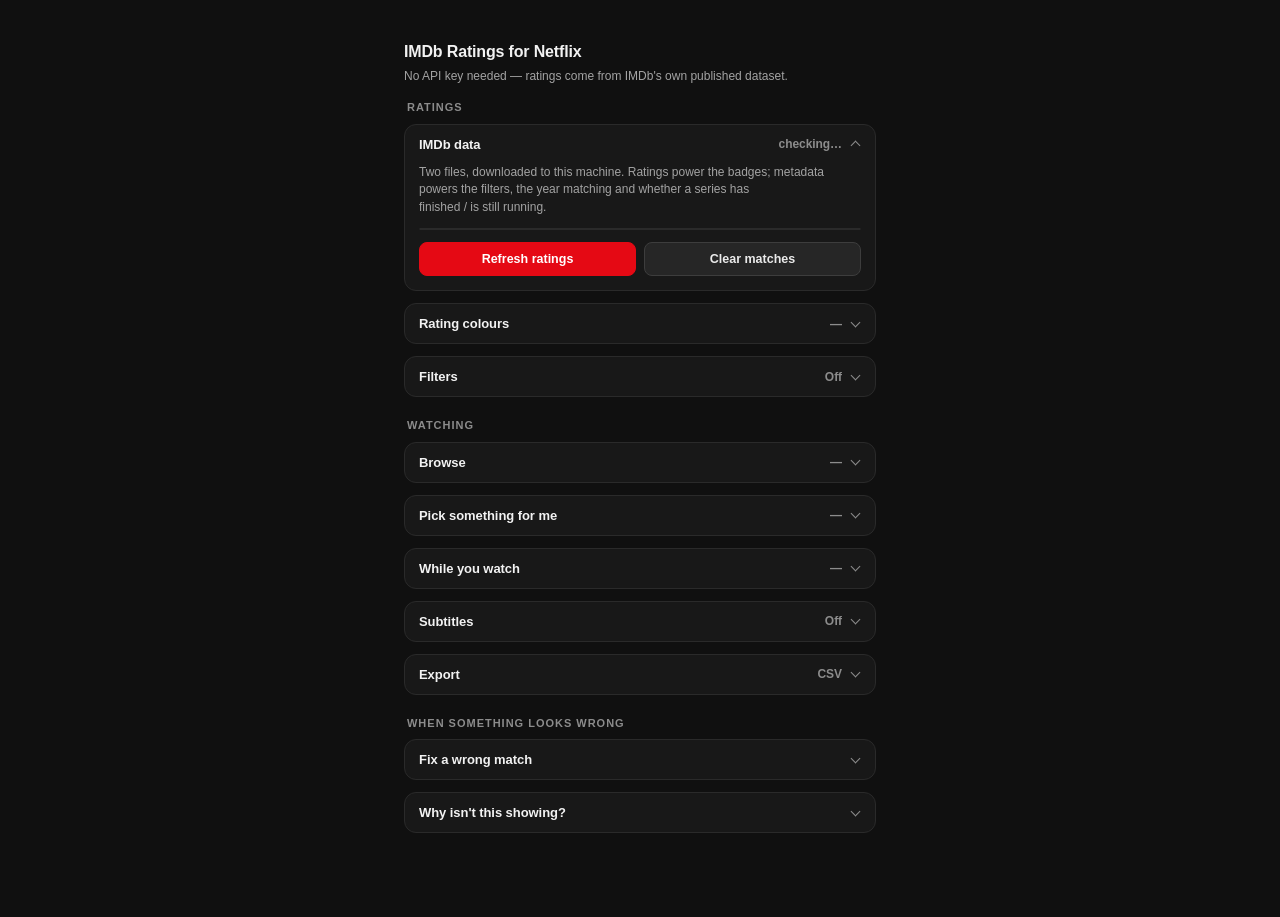
==== commit 17619050: "Say two files, because there are two The settings page was opened in a browser for the first time to" ====
--- a/options.html
+++ b/options.html
@@ -222,7 +222,7 @@
     .state[data-ok="no"]   .dot { background: var(--red); }
 
     /* One row per imported file. Same dot vocabulary as .state above, keyed
-       off the row's own state so the three files can disagree. */
+       off the row's own state so the two files can disagree. */
     .dsets {
       display: flex; flex-direction: column;
       background: var(--sunken); border: 1px solid var(--line);
@@ -823,9 +823,9 @@
             </button>
           </h3>
           <div class="card-body" id="p-data" hidden>
-            <p class="hint">Three files, downloaded to this machine. Ratings power the
-              badges; metadata and episodes power season strips, filters, and
-              finished&nbsp;/&nbsp;still&nbsp;running.</p>
+            <p class="hint">Two files, downloaded to this machine. Ratings power the
+              badges; metadata powers the filters, the year matching and whether
+              a series has finished&nbsp;/&nbsp;is&nbsp;still&nbsp;running.</p>
             <div class="dsets" id="dsets"></div>
             <div class="row">
               <button id="refresh" type="button" class="btn primary">Refresh ratings</button>
